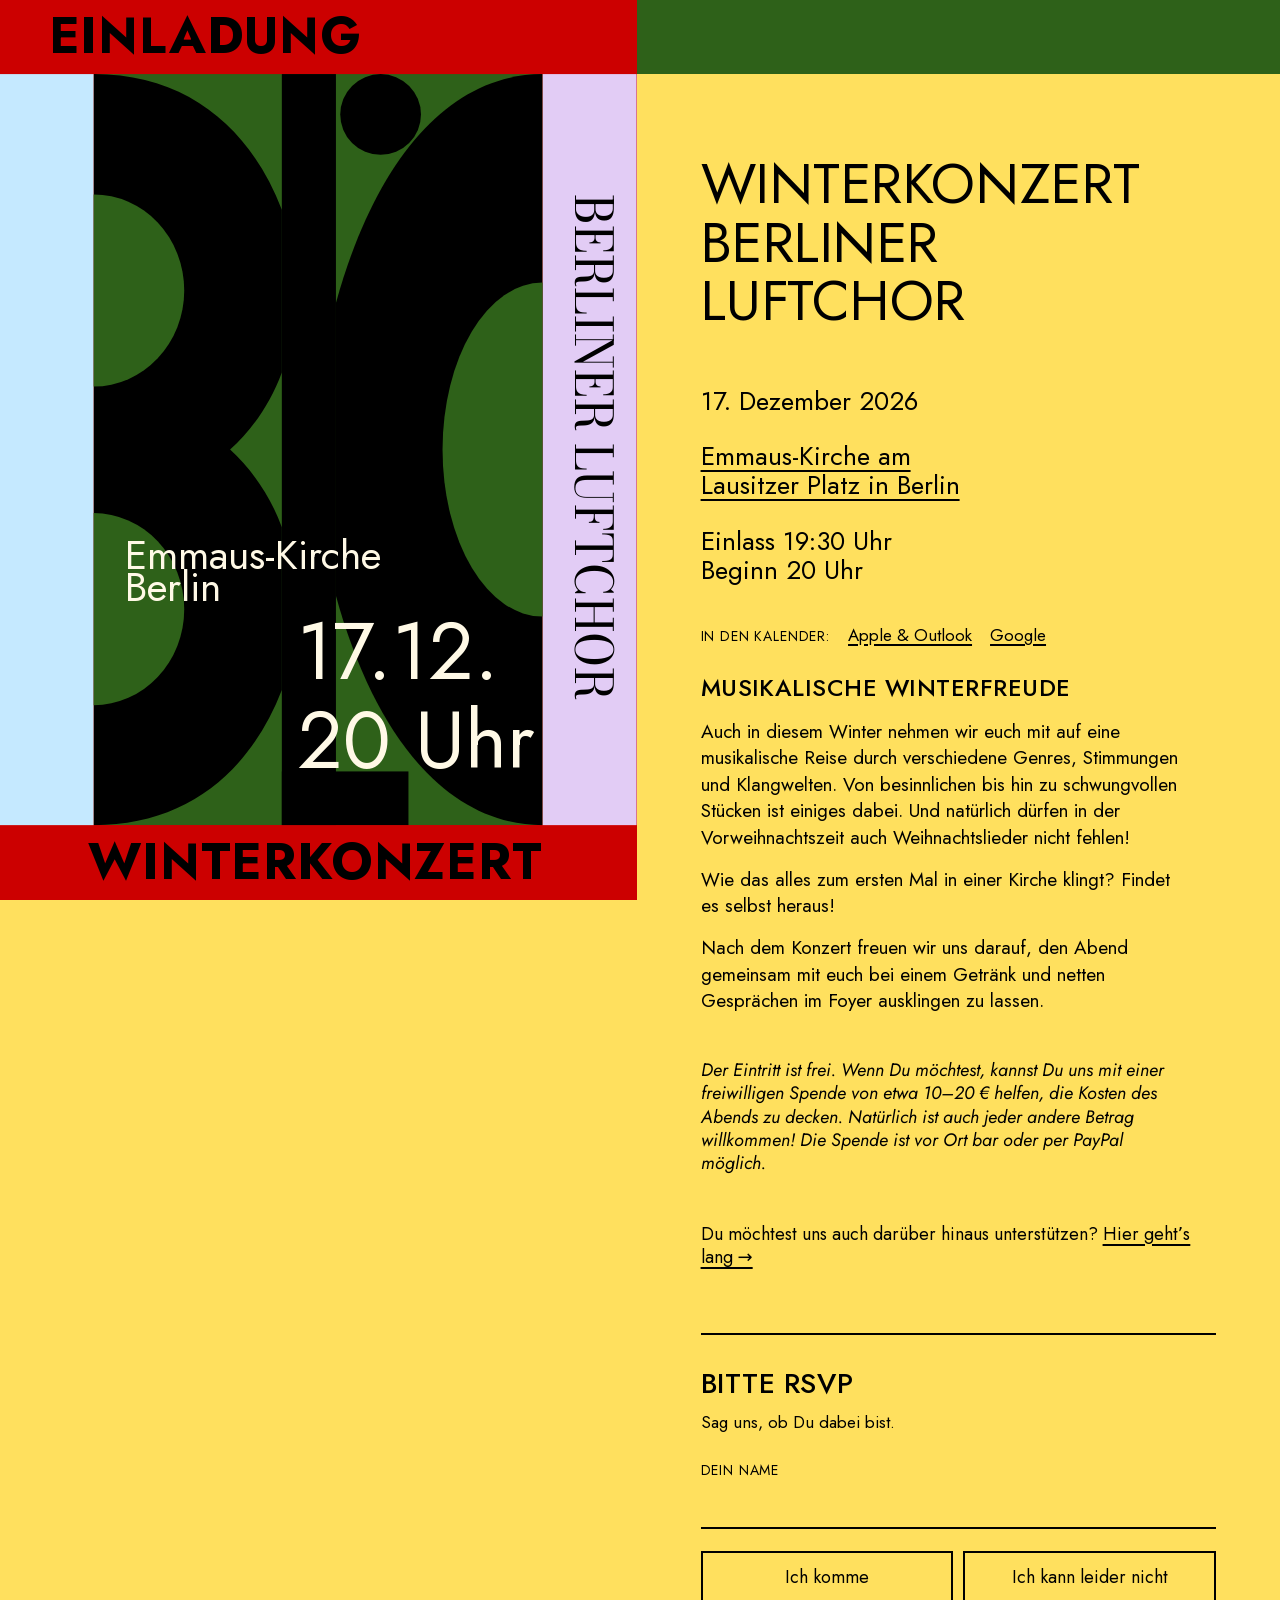
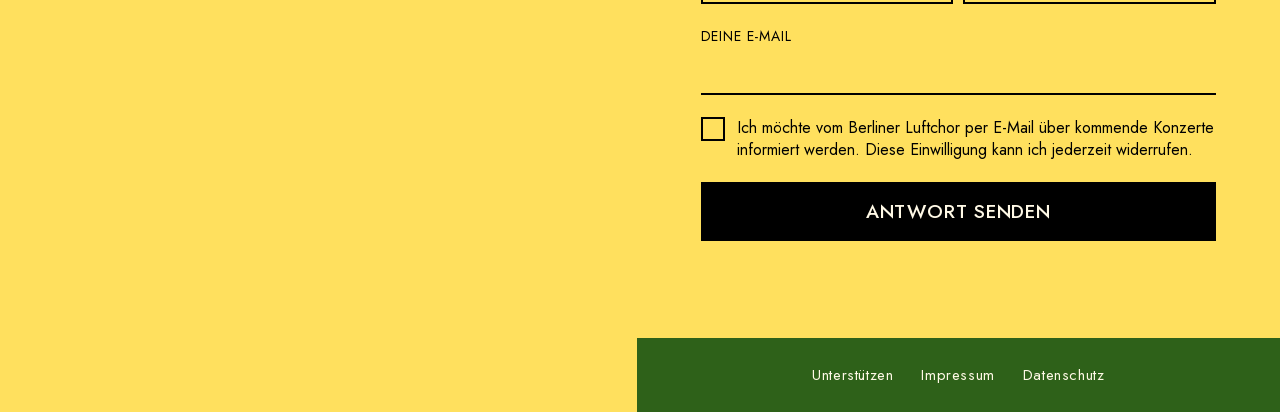
==== index.html @ 585944f7 "Programmtext ergänzt" ====
<!DOCTYPE html>
<html lang="de">
<head>
<meta charset="utf-8">
<meta name="viewport" content="width=device-width, initial-scale=1">
<title>Berliner Luftchor – Winterkonzert</title>
<meta property="og:type" content="website">
<meta property="og:url" content="https://berliner-luftchor.de/">
<meta property="og:title" content="Berliner Luftchor – Winterkonzert">
<meta property="og:site_name" content="Berliner Luftchor">
<meta property="og:image" content="https://berliner-luftchor.de/logo.png">
<meta property="og:image:type" content="image/png">
<meta property="og:image:width" content="600">
<meta property="og:image:height" content="600">
<meta property="og:image:alt" content="Logo Berliner Luftchor">
<meta name="twitter:card" content="summary">
<link rel="icon" type="image/png" href="logo.png">
<link rel="apple-touch-icon" href="logo.png">
<style>
  @font-face{font-family:'Jost';src:url(jost.woff2) format('woff2');font-weight:400 700;font-style:normal;font-display:swap}
  @font-face{font-family:'Jost';src:url(jost-italic.woff2?v=2) format('woff2');font-weight:400;font-style:italic;font-display:swap}
  @font-face{font-family:'Bodoni Moda';src:url(bodoni.woff2) format('woff2');font-weight:400;font-style:normal;font-display:block}
  :root{
    --red:#CC0000; --green:#2E6119; --black:#000; --blue:#C5E9FF;
    --lilac:#E2CCF5; --yellow:#FFE05E; --cream:#FFF9E6;
    --sans:'Jost','Futura','Century Gothic',system-ui,sans-serif;
    --serif:'Bodoni Moda','Didot','Bodoni 72',Georgia,serif;
    --band:clamp(44px,8.2vh,90px);
  }
  *{box-sizing:border-box;margin:0;padding:0}
  html,body{background:var(--yellow);color:var(--black);font-family:var(--sans);-webkit-font-smoothing:antialiased}
  body{min-height:100vh}

  .layout{display:block}
  .poster{display:block;width:100%;height:auto;background:var(--red)}
  .poster text{font-family:var(--sans)}
  .poster .serif{font-family:var(--serif)}

  .content{display:flex;flex-direction:column;min-height:100%}
  .band-green{background:var(--green);height:var(--band);flex:none}
  .band-green.top{display:none}
  .foot{display:flex;align-items:center;justify-content:center;gap:28px;font-size:15px;letter-spacing:.04em}
  .foot a{color:var(--cream);text-decoration:none}
  .foot a:hover{text-decoration:underline;text-underline-offset:.2em}
  .cal{display:flex;flex-wrap:wrap;align-items:baseline;gap:6px 18px;font-size:17px;margin:-.2em 0 1.6em}
  .cal span{font-size:14px;text-transform:uppercase;letter-spacing:.06em}
  .cal a{color:inherit;text-decoration:underline;text-decoration-thickness:1.5px;text-underline-offset:.2em}
  .cal a:hover{text-decoration-color:var(--red)}
  .done .cal{margin:0 0 16px}
  .inner{flex:1;padding:clamp(36px,7vw,72px) clamp(22px,7vw,64px) clamp(40px,6vw,64px);max-width:720px;width:100%;margin:0 auto}

  h1{font-weight:400;text-transform:uppercase;letter-spacing:.01em;line-height:1.05;font-size:clamp(30px,6.4vw,56px);margin-bottom:clamp(32px,6vw,56px)}
  .facts{font-size:clamp(19px,2.6vw,26px);line-height:1.12;display:grid;gap:1em;margin-bottom:1.6em}
  .facts a{color:inherit;text-decoration:underline;text-decoration-thickness:1.5px;text-underline-offset:.2em}
  .facts a:hover{text-decoration-color:var(--red)}
  .donation{font-style:italic;font-size:clamp(15px,1.9vw,18px);line-height:1.3;max-width:26em;margin-bottom:clamp(44px,7vw,64px)}

  .program{max-width:30em;margin:0 0 clamp(32px,5vw,44px)}
  .program h2{font-weight:500;text-transform:uppercase;font-size:clamp(19px,2.6vw,24px);letter-spacing:.02em;line-height:1.15;margin-bottom:.7em}
  .program p{font-size:clamp(16px,2vw,19px);line-height:1.4;margin-bottom:.8em}
  .program p:last-child{margin-bottom:0}

  /* RSVP */
  .rsvp{border-top:2px solid var(--black);padding-top:28px}
  .rsvp h2{font-weight:500;text-transform:uppercase;font-size:clamp(22px,3vw,28px);letter-spacing:.02em;margin-bottom:6px}
  .lede{font-size:17px;margin-bottom:26px}
  label.field{display:block;margin-bottom:22px}
  .field span{display:block;font-size:14px;text-transform:uppercase;letter-spacing:.06em;margin-bottom:6px}
  input[type=text],input[type=email],textarea{width:100%;font:inherit;font-size:20px;background:transparent;border:0;border-bottom:2px solid var(--black);padding:6px 0;color:var(--black);border-radius:0;outline:none}
  textarea{resize:vertical;min-height:2.4em;font-size:18px}
  input[type=text]:focus,input[type=email]:focus,textarea:focus{border-bottom-color:var(--red)}
  .consent{display:grid;grid-template-columns:auto 1fr;gap:12px;align-items:start;font-size:16px;line-height:1.35;margin-bottom:22px;cursor:pointer}
  .consent input{appearance:none;-webkit-appearance:none;width:24px;height:24px;border:2px solid var(--black);background:transparent;margin:0;cursor:pointer;display:grid;place-content:center}
  .consent input:checked{background:var(--black)}
  .consent input:checked::after{content:"";width:6px;height:12px;border:solid var(--cream);border-width:0 3px 3px 0;transform:translateY(-2px) rotate(45deg)}
  .consent input:focus-visible{outline:2px solid var(--red);outline-offset:2px}
  .choice{display:grid;grid-template-columns:1fr 1fr;gap:10px;margin-bottom:22px}
  .choice button{font:inherit;font-size:18px;padding:14px 10px;border:2px solid var(--black);background:transparent;color:var(--black);cursor:pointer;line-height:1.15}
  .choice button[aria-pressed=true]{background:var(--black);color:var(--cream)}
  .choice button.yes[aria-pressed=true]{background:var(--green);border-color:var(--green)}
  .choice button.no[aria-pressed=true]{background:var(--red);border-color:var(--red)}
  .count{display:flex;align-items:center;gap:14px;margin-bottom:22px}
  .count .lbl{font-size:14px;text-transform:uppercase;letter-spacing:.06em;flex:1}
  .count button{width:44px;height:44px;border:2px solid var(--black);background:transparent;font:inherit;font-size:24px;line-height:1;cursor:pointer;color:var(--black)}
  .count output{font-size:26px;min-width:1.6em;text-align:center}
  .submit{font:inherit;font-size:19px;font-weight:500;letter-spacing:.04em;text-transform:uppercase;width:100%;padding:16px;background:var(--black);color:var(--cream);border:0;cursor:pointer}
  .submit:disabled{opacity:.45;cursor:default}
  .msg{margin-top:14px;font-size:16px;min-height:1.2em}
  .msg.err{color:var(--red)}
  .hidden{display:none!important}

  .done{background:var(--cream);border:2px solid var(--black);padding:22px 22px 18px}
  .done p{font-size:19px;line-height:1.3;margin-bottom:14px}
  .link-btn{font:inherit;font-size:16px;background:none;border:0;border-bottom:1.5px solid currentColor;padding:0;cursor:pointer;color:inherit}
  .notice{background:var(--cream);border:2px solid var(--black);padding:18px 20px;font-size:17px;line-height:1.35}

  .more{font-size:clamp(15px,1.9vw,18px);line-height:1.3;margin:calc(2.6em - clamp(44px,7vw,64px)) 0 clamp(44px,7vw,64px)}
  .more a{color:inherit;text-decoration:underline;text-decoration-thickness:1.5px;text-underline-offset:.2em}
  .more a:hover{text-decoration-color:var(--red)}

  /* Owner overview */
  .admin{margin-top:56px;background:var(--blue);border:2px solid var(--black);padding:22px}
  .admin h3{font-weight:500;text-transform:uppercase;letter-spacing:.04em;font-size:18px;margin-bottom:4px}
  .admin .note{font-size:14px;margin-bottom:18px}
  .stats{display:grid;grid-template-columns:repeat(3,1fr);gap:8px;margin-bottom:18px}
  .stat{background:var(--cream);border:2px solid var(--black);padding:10px}
  .stat b{display:block;font-size:30px;font-weight:500;line-height:1}
  .stat small{font-size:12px;text-transform:uppercase;letter-spacing:.06em}
  .list{list-style:none;border-top:2px solid var(--black)}
  .list li{display:grid;grid-template-columns:1fr auto;gap:2px 12px;padding:10px 0;border-bottom:1px solid rgba(0,0,0,.35);font-size:16px}
  .list .st{font-weight:500}
  .list .st.y{color:var(--green)} .list .st.n{color:var(--red)}
  .list .nt{grid-column:1/-1;font-style:italic;font-size:14px}
  .copy{margin-top:14px;font:inherit;font-size:14px;padding:8px 12px;border:2px solid var(--black);background:transparent;cursor:pointer}

  /* Desktop: poster sticky left, info right (like the landscape card) */
  @media (min-width:900px) and (min-aspect-ratio:5/4){
    .layout{display:grid;grid-template-columns:auto 1fr;min-height:100vh}
    .poster-wrap{position:sticky;top:0;height:100vh;align-self:start}
    .poster{height:100vh;width:auto}
    .band-green.top{display:block}
    .inner{padding-top:clamp(48px,9vh,110px)}
  }
</style>
</head>
<body>
<div class="layout">
  <div class="poster-wrap">
    <svg class="poster" viewBox="0 0 1624 2296" role="img" aria-label="Einladung Winterkonzert Berliner Luftchor, Emmaus-Kirche Berlin, 17.12., 20 Uhr">
      <!-- top / bottom bands -->
      <rect x="0" y="0" width="1624" height="189" fill="#CC0000"/>
      <rect x="0" y="2105" width="1624" height="191" fill="#CC0000"/>
      <text x="124" y="136" font-size="128" font-weight="700" fill="#000" letter-spacing="2">EINLADUNG</text>
      <text x="1384" y="2242" font-size="128" font-weight="700" fill="#000" text-anchor="end" letter-spacing="2">WINTERKONZERT</text>
      <!-- side strips -->
      <rect x="0" y="189" width="239" height="1916" fill="#C5E9FF"/>
      <rect x="1384" y="189" width="240" height="1916" fill="#E2CCF5"/>
      <text class="serif" transform="translate(1468 496) rotate(90)" font-size="132" fill="#000" textLength="1290" lengthAdjust="spacingAndGlyphs">BERLINER LUFTCHOR</text>
      <!-- BLC letterform graphic -->
      <svg x="239" y="189" width="1145" height="1916" viewBox="0 0 1145 1916" overflow="hidden">
        <rect width="1145" height="1916" fill="#2E6119"/>
        <!-- B -->
        <path d="M0,0 C241,0 401,141 480,346 L480,761 C451,841 401,911 348,958 C401,1006 451,1076 480,1156 L480,1571 C401,1776 241,1916 0,1916 Z" fill="#000"/>
        <ellipse cx="0" cy="552" rx="231" ry="245" fill="#2E6119"/>
        <ellipse cx="0" cy="1365" rx="231" ry="245" fill="#2E6119"/>
        <!-- L -->
        <rect x="480" y="0" width="138" height="1916" fill="#000"/>
        <rect x="480" y="1779" width="323" height="137" fill="#000"/>
        <circle cx="732" cy="103" r="103" fill="#000"/>
        <!-- C -->
        <path d="M1145,0 C911,0 721,211 618,584 L618,1331 C721,1705 911,1916 1145,1916 Z" fill="#000"/>
        <ellipse cx="1145" cy="958" rx="255" ry="426" fill="#2E6119"/>
        <!-- text -->
        <g fill="#FFF9E6">
          <text x="80" y="1262" font-size="104">Emmaus-Kirche</text>
          <text x="80" y="1345" font-size="104">Berlin</text>
          <text x="518" y="1542" font-size="204">17.12.</text>
          <text x="518" y="1770" font-size="204">20 Uhr</text>
        </g>
      </svg>
    </svg>
  </div>

  <main class="content">
    <div class="band-green top"></div>
    <div class="inner">
      <h1>Winterkonzert<br>Berliner Luftchor</h1>

      <div class="facts">
        <p>17. Dezember 2026</p>
        <p><a href="https://www.google.com/maps/search/?api=1&query=Emmaus-Kirche%20Lausitzer%20Platz%20Berlin" target="_blank" rel="noopener">Emmaus-Kirche am<br>Lausitzer Platz in Berlin</a></p>
        <p>Einlass 19:30 Uhr<br>Beginn 20 Uhr</p>
      </div>
      <p class="cal"><span>In den Kalender:</span><a href="winterkonzert.ics">Apple &amp; Outlook</a><a href="https://calendar.google.com/calendar/render?action=TEMPLATE&amp;text=Winterkonzert%20Berliner%20Luftchor&amp;dates=20261217T190000Z%2F20261217T210000Z&amp;details=Einlass%2019%3A30%20Uhr%2C%20Beginn%2020%20Uhr.%0ADer%20Eintritt%20ist%20frei.%20Wenn%20Du%20m%C3%B6chtest%2C%20kannst%20Du%20uns%20mit%20einer%20freiwilligen%20Spende%20von%20etwa%2010%E2%80%9320%20%E2%82%AC%20helfen%2C%20die%20Kosten%20des%20Abends%20zu%20decken.%20Nat%C3%BCrlich%20ist%20auch%20jeder%20andere%20Betrag%20willkommen%21%20Die%20Spende%20ist%20vor%20Ort%20bar%20oder%20per%20PayPal%20m%C3%B6glich.%0Ahttps%3A%2F%2Fberliner-luftchor.de%2F&amp;location=Emmaus-Kirche%2C%20Lausitzer%20Platz%208A%2C%2010997%20Berlin&amp;ctz=Europe%2FBerlin" target="_blank" rel="noopener">Google</a></p>
      <section class="program" aria-labelledby="program-h">
        <h2 id="program-h">Musikalische Winterfreude</h2>
        <p>Auch in diesem Winter nehmen wir euch mit auf eine musikalische Reise durch verschiedene Genres, Stimmungen und Klangwelten. Von besinnlichen bis hin zu schwungvollen Stücken ist einiges dabei. Und natürlich dürfen in der Vorweihnachtszeit auch Weihnachtslieder nicht fehlen!</p>
        <p>Wie das alles zum ersten Mal in einer Kirche klingt? Findet es selbst heraus!</p>
        <p>Nach dem Konzert freuen wir uns darauf, den Abend gemeinsam mit euch bei einem Getränk und netten Gesprächen im Foyer ausklingen zu lassen.</p>
      </section>
      <p class="donation">Der Eintritt ist frei. Wenn Du möchtest, kannst Du uns mit einer freiwilligen Spende von etwa 10–20&nbsp;€ helfen, die Kosten des Abends zu decken. Natürlich ist auch jeder andere Betrag willkommen! Die Spende ist vor Ort bar oder per PayPal möglich.</p>
      <p class="more">Du möchtest uns auch darüber hinaus unterstützen? <a href="unterstuetzen">Hier geht’s lang →</a></p>

      <section class="rsvp" id="rsvp" aria-labelledby="rsvp-h">
        <h2 id="rsvp-h">Bitte RSVP</h2>
        <p class="lede">Sag uns, ob Du dabei bist.</p>

        <form id="form" name="rsvp" novalidate>
          <input type="hidden" name="attending" id="attending" value="">
          <input type="hidden" name="people" id="people" value="1">
          <p class="hidden"><label>Bitte leer lassen: <input name="bot-field"></label></p>

          <label class="field">
            <span>Dein Name</span>
            <input type="text" id="name" name="name" autocomplete="name" maxlength="80" required>
          </label>

          <div class="choice" role="group" aria-label="Kommst Du?">
            <button type="button" class="yes" data-v="yes" aria-pressed="false">Ich komme</button>
            <button type="button" class="no" data-v="no" aria-pressed="false">Ich kann leider nicht</button>
          </div>

          <div class="count hidden" id="countRow">
            <span class="lbl">Personen insgesamt (inkl. Dir)</span>
            <button type="button" id="minus" aria-label="Weniger">−</button>
            <output id="count">1</output>
            <button type="button" id="plus" aria-label="Mehr">+</button>
          </div>

          <label class="field" id="emailRow">
            <span id="emailLbl">Deine E-Mail</span>
            <input type="email" id="email" name="email" autocomplete="email" maxlength="120" required>
          </label>

          <label class="consent">
            <input type="checkbox" id="newsletter" name="newsletter" value="ja">
            <span>Ich möchte vom Berliner Luftchor per E-Mail über kommende Konzerte informiert werden. Diese Einwilligung kann ich jederzeit widerrufen.</span>
          </label>

          <button type="submit" class="submit" id="submit">Antwort senden</button>
          <p class="msg" id="msg" role="status"></p>
        </form>

        <div id="done" class="done hidden">
          <p id="doneText"></p>
          <p class="cal hidden" id="doneCal"><span>In den Kalender:</span><a href="winterkonzert.ics">Apple &amp; Outlook</a><a href="https://calendar.google.com/calendar/render?action=TEMPLATE&amp;text=Winterkonzert%20Berliner%20Luftchor&amp;dates=20261217T190000Z%2F20261217T210000Z&amp;details=Einlass%2019%3A30%20Uhr%2C%20Beginn%2020%20Uhr.%0ADer%20Eintritt%20ist%20frei.%20Wenn%20Du%20m%C3%B6chtest%2C%20kannst%20Du%20uns%20mit%20einer%20freiwilligen%20Spende%20von%20etwa%2010%E2%80%9320%20%E2%82%AC%20helfen%2C%20die%20Kosten%20des%20Abends%20zu%20decken.%20Nat%C3%BCrlich%20ist%20auch%20jeder%20andere%20Betrag%20willkommen%21%20Die%20Spende%20ist%20vor%20Ort%20bar%20oder%20per%20PayPal%20m%C3%B6glich.%0Ahttps%3A%2F%2Fberliner-luftchor.de%2F&amp;location=Emmaus-Kirche%2C%20Lausitzer%20Platz%208A%2C%2010997%20Berlin&amp;ctz=Europe%2FBerlin" target="_blank" rel="noopener">Google</a></p>
          <button type="button" class="link-btn" id="edit">Neue Antwort senden</button>
        </div>
      </section>

    </div>
    <footer class="band-green foot"><a href="unterstuetzen">Unterstützen</a><a href="impressum">Impressum</a><a href="datenschutz">Datenschutz</a></footer>
  </main>
</div>

<script>
(() => {
  const $ = id => document.getElementById(id);
  const MAX = 6;
  // Web-App-URL des Google-Apps-Scripts (Bereitstellen → Web-App)
  const ENDPOINT = 'https://script.google.com/macros/s/AKfycbxq4jFXZrv-RkmTW_syVtD_dYkLJMUySrU0BhnjhMnX1kpt-Am8vBxnCre2UdPyjqD_/exec';
  const state = { attending: null, count: 1 };
  let busy = false;
  const show = (el, on) => el.classList.toggle('hidden', !on);

  const choiceBtns = document.querySelectorAll('.choice button');
  function renderForm() {
    choiceBtns.forEach(b => b.setAttribute('aria-pressed', String(state.attending === b.dataset.v)));
    show($('countRow'), state.attending === 'yes');
    $('count').textContent = state.count;
    $('minus').disabled = state.count <= 1;
    $('plus').disabled = state.count >= MAX;
    $('attending').value = state.attending === 'yes' ? 'Zusage' : state.attending === 'no' ? 'Absage' : '';
    $('people').value = state.attending === 'yes' ? state.count : 0;
  }
  choiceBtns.forEach(b => b.addEventListener('click', () => { state.attending = b.dataset.v; $('msg').textContent = ''; renderForm(); }));
  $('minus').addEventListener('click', () => { state.count = Math.max(1, state.count - 1); renderForm(); });
  $('plus').addEventListener('click', () => { state.count = Math.min(MAX, state.count + 1); renderForm(); });

  function showDone(d) {
    const first = (d.name || '').trim().split(/\s+/)[0];
    $('doneText').textContent = d.attending === 'Zusage'
      ? `Danke${first ? ', ' + first : ''}! Wir freuen uns auf Dich – angemeldet ${Number(d.people) === 1 ? 'für 1 Person' : 'für ' + d.people + ' Personen'}.`
      : `Schade${first ? ', ' + first : ''} – danke für Deine Rückmeldung.`;
    $('doneText').textContent += ' Eine Bestätigung ist per E-Mail an Dich unterwegs.';
    show($('doneCal'), d.attending === 'Zusage');
    show($('form'), false);
    show($('done'), true);
  }

  $('edit').addEventListener('click', () => {
    show($('done'), false);
    show($('form'), true);
    $('name').focus();
  });

  $('form').addEventListener('submit', async e => {
    e.preventDefault();
    if (busy) return;
    const msg = $('msg');
    msg.className = 'msg';
    const name = $('name').value.trim();
    const email = $('email').value.trim();
    if (!name) { msg.textContent = 'Bitte gib Deinen Namen ein.'; msg.classList.add('err'); $('name').focus(); return; }
    const validEmail = /^[^\s@]+@[^\s@]+\.[^\s@]+$/.test(email);
    if (!email) { msg.textContent = 'Bitte gib Deine E-Mail-Adresse ein.'; msg.classList.add('err'); $('email').focus(); return; }
    if (!validEmail) { msg.textContent = 'Bitte prüf Deine E-Mail-Adresse.'; msg.classList.add('err'); $('email').focus(); return; }
    if (!state.attending) { msg.textContent = 'Bitte wähle, ob Du kommst.'; msg.classList.add('err'); return; }
    renderForm();
    const body = new URLSearchParams(new FormData($('form'))).toString();
    busy = true; $('submit').disabled = true; msg.textContent = 'Wird gesendet …';
    try {
      await fetch(ENDPOINT, { method: 'POST', mode: 'no-cors', body: new URLSearchParams(body) });
      const d = { name, attending: $('attending').value, people: $('people').value };
      msg.textContent = '';
      showDone(d);
    } catch (err) {
      console.error(err);
      msg.textContent = 'Das hat leider nicht geklappt. Bitte versuch es noch einmal.';
      msg.classList.add('err');
    } finally {
      busy = false; $('submit').disabled = false;
    }
  });

  renderForm();
})();
</script>
</body>
</html>
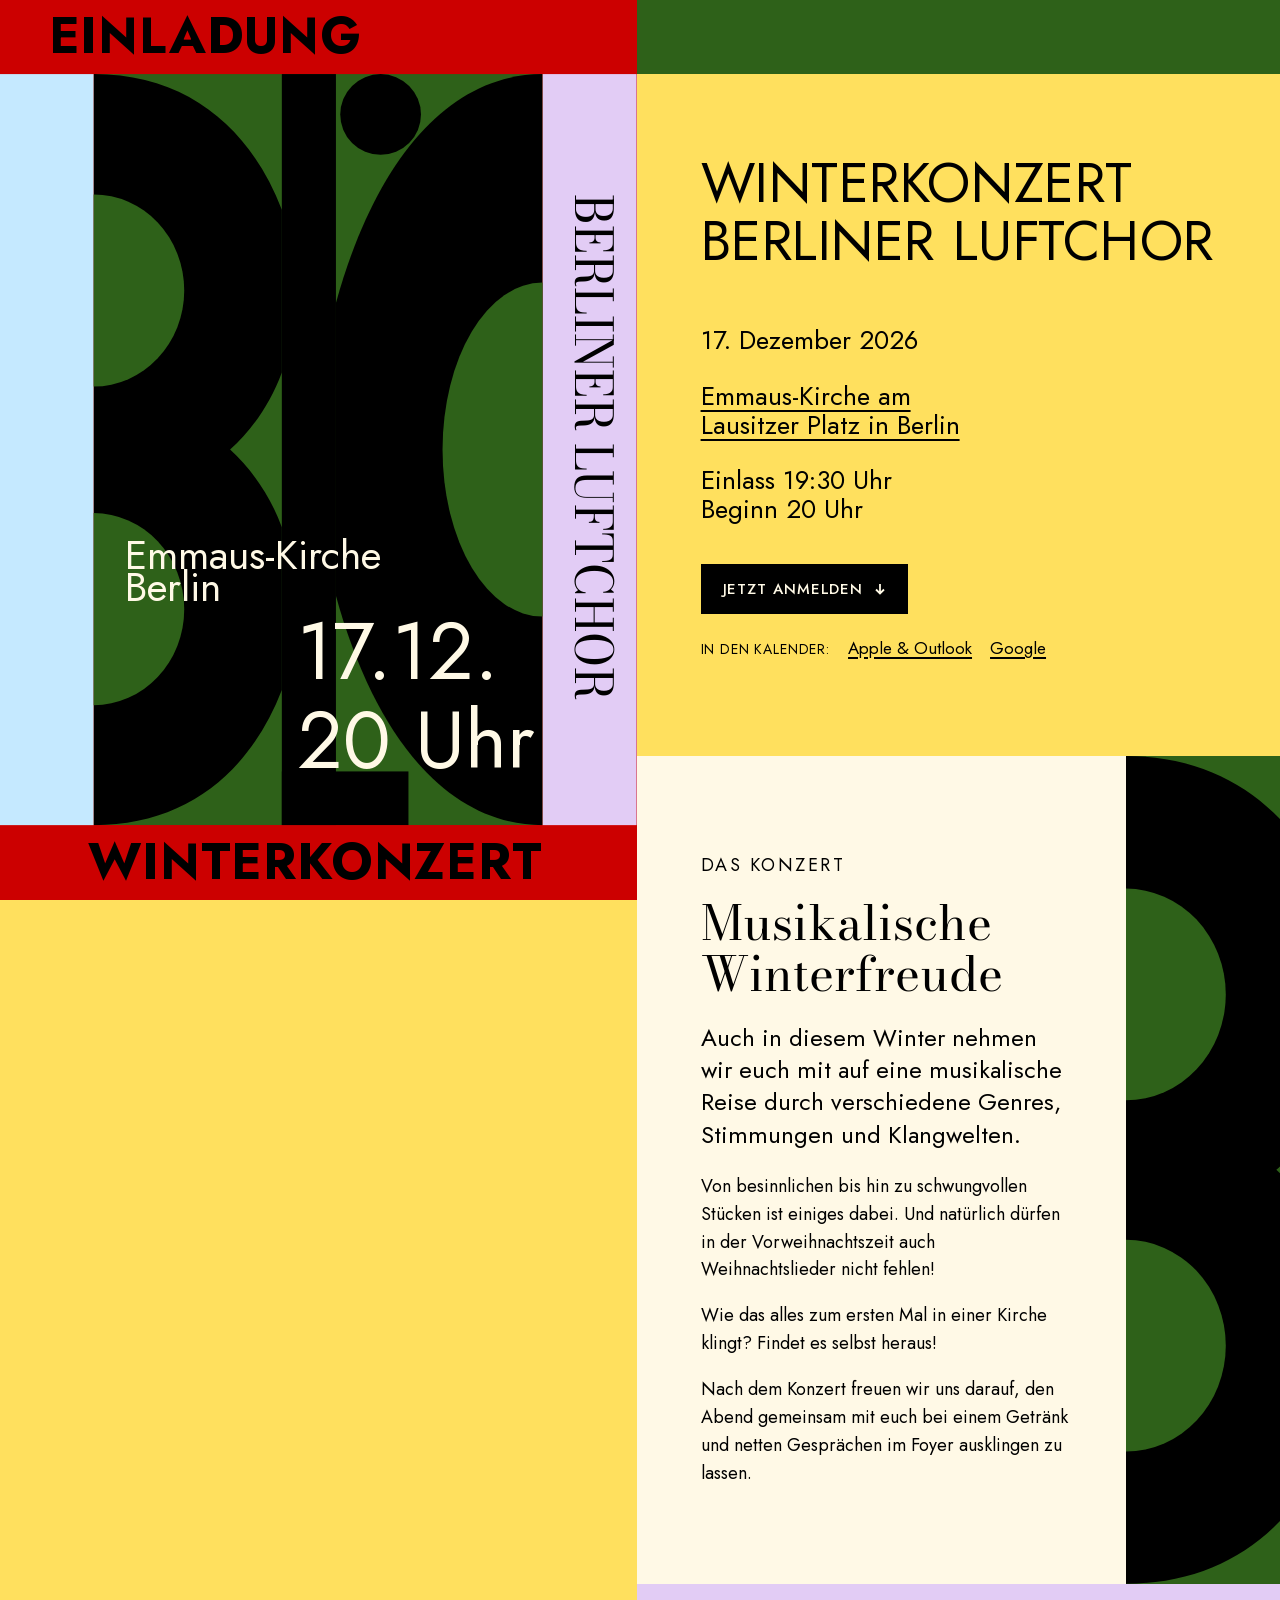
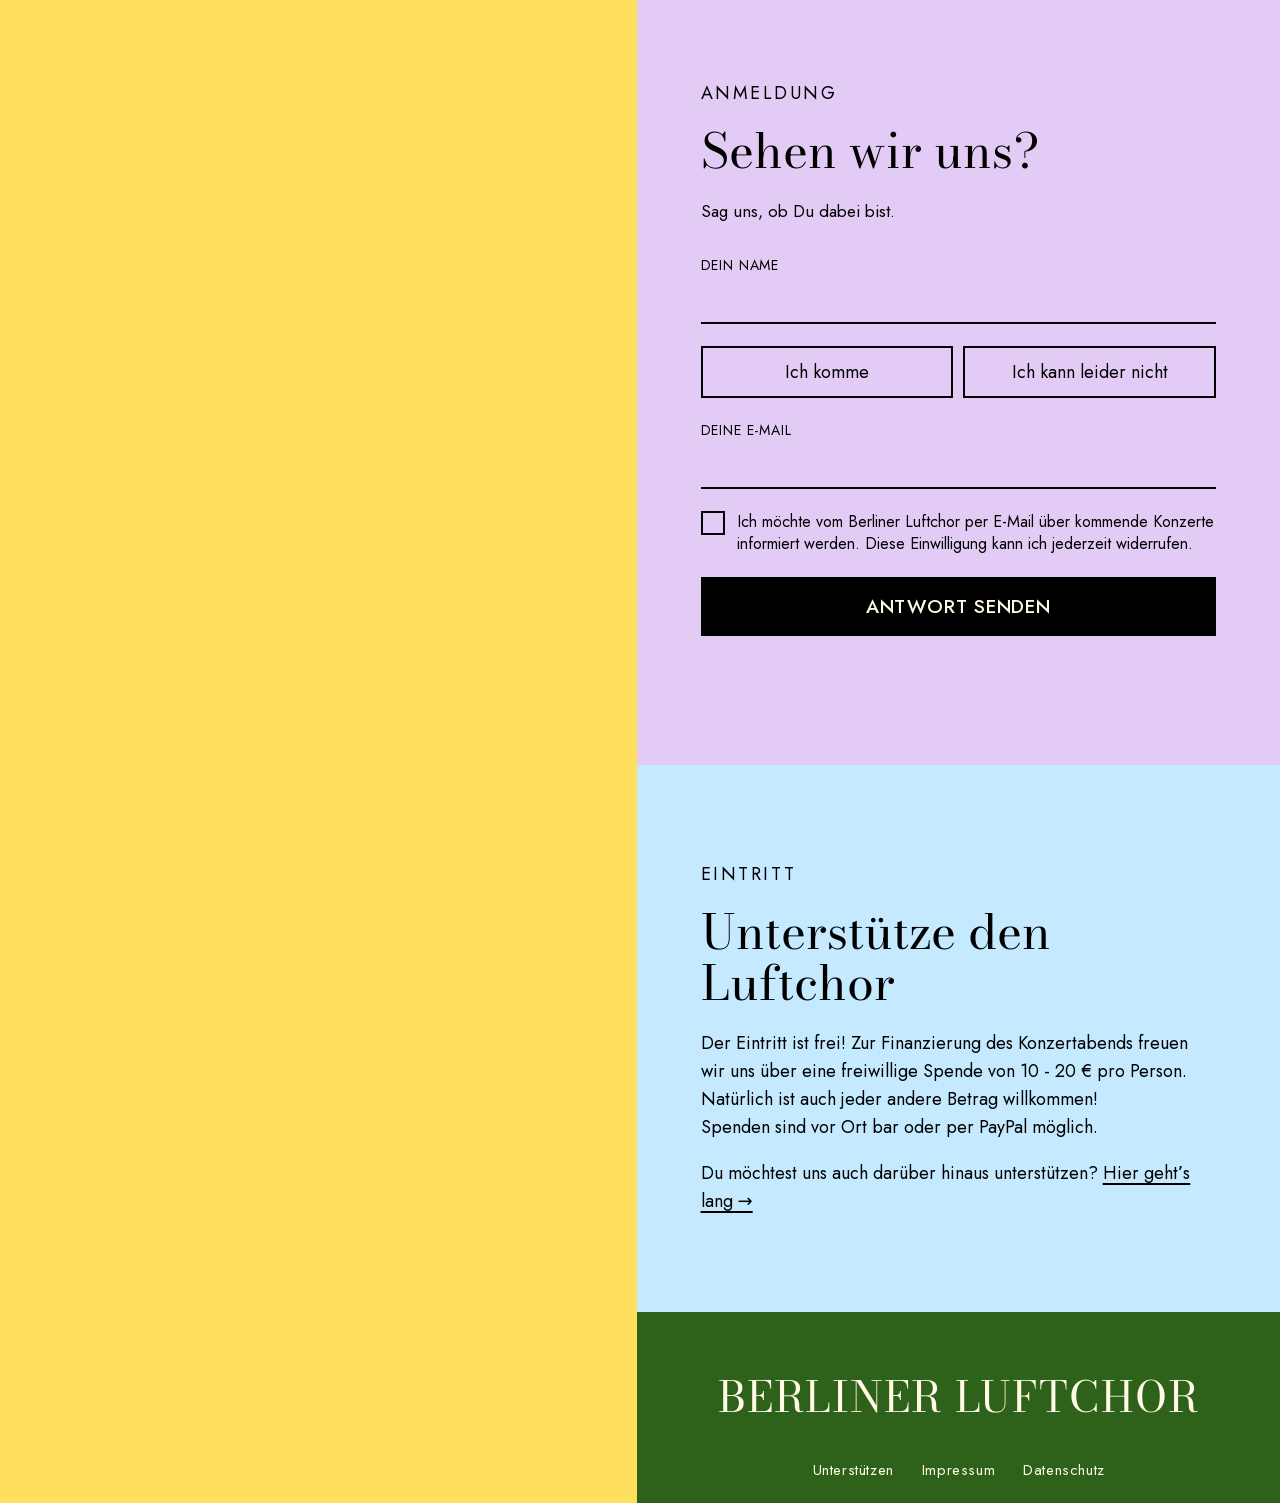
==== commit 50a6b1b2: "Neues Layout live: Abschnitte, Programm, Anmelde-Button" ====
--- a/index.html
+++ b/index.html
@@ -20,6 +20,7 @@
   @font-face{font-family:'Jost';src:url(jost.woff2) format('woff2');font-weight:400 700;font-style:normal;font-display:swap}
   @font-face{font-family:'Jost';src:url(jost-italic.woff2?v=2) format('woff2');font-weight:400;font-style:italic;font-display:swap}
   @font-face{font-family:'Bodoni Moda';src:url(bodoni.woff2) format('woff2');font-weight:400;font-style:normal;font-display:block}
+  @font-face{font-family:'Bodoni Text';src:url(bodoni-text.woff2) format('woff2');font-weight:400;font-style:normal;font-display:swap}
   :root{
     --red:#CC0000; --green:#2E6119; --black:#000; --blue:#C5E9FF;
     --lilac:#E2CCF5; --yellow:#FFE05E; --cream:#FFF9E6;
@@ -54,11 +55,6 @@
   .facts a{color:inherit;text-decoration:underline;text-decoration-thickness:1.5px;text-underline-offset:.2em}
   .facts a:hover{text-decoration-color:var(--red)}
   .donation{font-style:italic;font-size:clamp(15px,1.9vw,18px);line-height:1.3;max-width:26em;margin-bottom:clamp(44px,7vw,64px)}
-
-  .program{max-width:30em;margin:0 0 clamp(32px,5vw,44px)}
-  .program h2{font-weight:500;text-transform:uppercase;font-size:clamp(19px,2.6vw,24px);letter-spacing:.02em;line-height:1.15;margin-bottom:.7em}
-  .program p{font-size:clamp(16px,2vw,19px);line-height:1.4;margin-bottom:.8em}
-  .program p:last-child{margin-bottom:0}
 
   /* RSVP */
   .rsvp{border-top:2px solid var(--black);padding-top:28px}
@@ -113,6 +109,45 @@
   .list .nt{grid-column:1/-1;font-style:italic;font-size:14px}
   .copy{margin-top:14px;font:inherit;font-size:14px;padding:8px 12px;border:2px solid var(--black);background:transparent;cursor:pointer}
 
+  /* Magazin-Layout */
+  html{scroll-behavior:smooth}
+  @media (prefers-reduced-motion:reduce){html{scroll-behavior:auto}}
+  .inner,.band-in{--measure:33em}
+  .head{flex:none;padding-bottom:clamp(72px,9vw,96px)}
+  .facts{margin-bottom:clamp(28px,4vw,40px)}
+  .cta{display:inline-flex;align-items:center;gap:.7em;background:var(--black);color:var(--cream);text-decoration:none;text-transform:uppercase;letter-spacing:.06em;font-weight:500;font-size:15px;padding:12px 20px;margin-bottom:22px;border:2px solid var(--black);transition:background .15s,color .15s}
+  .cta:hover,.cta:focus-visible,.cta:active{background:var(--cream);color:var(--black)}
+  .cta svg{width:.8em;height:.8em}
+  .head > .cal{margin:0}
+  .band{position:relative}
+  .b-cream{background:var(--cream)} .b-lilac{background:var(--lilac)} .b-blue{background:var(--blue)}
+  .band-in{padding:clamp(72px,9vw,96px) clamp(22px,7vw,64px);max-width:720px;width:100%;margin:0 auto}
+  .kicker{font-size:13px;text-transform:uppercase;letter-spacing:.14em;margin-bottom:18px}
+  .band h2{font-family:'Bodoni Text',var(--serif);font-weight:400;text-transform:none;font-size:clamp(34px,5.2vw,48px);line-height:1.06;letter-spacing:0;margin-bottom:22px}
+  .band p{font-size:clamp(16px,1.9vw,18px);line-height:1.55;max-width:var(--measure);margin-bottom:1em}
+  .band p:last-child{margin-bottom:0}
+  .band p.lead{font-size:clamp(20px,2.5vw,24px);line-height:1.35;margin-bottom:.9em}
+  .band .more{font-size:clamp(16px,1.9vw,18px);margin:0}
+  .rsvp{border-top:0;scroll-margin-top:0}
+  .band .lede{font-size:17px;margin-bottom:30px}
+  .band .consent span,.band .done p{font-size:inherit}
+  .band .msg{font-size:16px}
+  .art{height:150px;overflow:hidden;background:var(--green)}
+  .art svg{display:block;width:100%;height:100%}
+  .art-v{display:none!important}
+  .has-art .art{order:-1}
+  .has-art{display:flex;flex-direction:column}
+  .has-art > *{min-width:0}
+  @media (min-width:640px){
+    .has-art{display:grid;grid-template-columns:1fr clamp(120px,24%,220px)}
+    .has-art .art{order:0;height:auto}
+    .art-h{display:none!important} .art-v{display:block!important}
+    .has-art .band-in{margin:0;max-width:none;padding-right:clamp(28px,5vw,56px)}
+  }
+  .foot-big{container-type:inline-size;height:auto;padding:clamp(40px,6vw,64px) clamp(22px,5vw,48px) 22px;color:var(--cream)}
+  .wordmark{font-family:'Bodoni Text',var(--serif);text-transform:uppercase;font-size:min(64px,7.8cqw);line-height:1;letter-spacing:.02em;text-align:center;margin-bottom:clamp(28px,4vw,40px);white-space:nowrap}
+  .foot-big .foot{display:flex;justify-content:center;gap:28px;font-size:15px;letter-spacing:.04em}
+
   /* Desktop: poster sticky left, info right (like the landscape card) */
   @media (min-width:900px) and (min-aspect-ratio:5/4){
     .layout{display:grid;grid-template-columns:auto 1fr;min-height:100vh}
@@ -120,10 +155,23 @@
     .poster{height:100vh;width:auto}
     .band-green.top{display:block}
     .inner{padding-top:clamp(48px,9vh,110px)}
+    .content{min-width:0}
+    h1{font-size:clamp(30px,4.3vw,56px)}
   }
 </style>
 </head>
 <body>
+<svg width="0" height="0" style="position:absolute" aria-hidden="true"><defs><g id="blc">
+  <rect width="1145" height="1916" fill="#2E6119"/>
+  <path d="M0,0 C241,0 401,141 480,346 L480,761 C451,841 401,911 348,958 C401,1006 451,1076 480,1156 L480,1571 C401,1776 241,1916 0,1916 Z" fill="#000"/>
+  <ellipse cx="0" cy="552" rx="231" ry="245" fill="#2E6119"/>
+  <ellipse cx="0" cy="1365" rx="231" ry="245" fill="#2E6119"/>
+  <rect x="480" y="0" width="138" height="1916" fill="#000"/>
+  <rect x="480" y="1779" width="323" height="137" fill="#000"/>
+  <circle cx="732" cy="103" r="103" fill="#000"/>
+  <path d="M1145,0 C911,0 721,211 618,584 L618,1331 C721,1705 911,1916 1145,1916 Z" fill="#000"/>
+  <ellipse cx="1145" cy="958" rx="255" ry="426" fill="#2E6119"/>
+</g></defs></svg>
 <div class="layout">
   <div class="poster-wrap">
     <svg class="poster" viewBox="0 0 1624 2296" role="img" aria-label="Einladung Winterkonzert Berliner Luftchor, Emmaus-Kirche Berlin, 17.12., 20 Uhr">
@@ -163,7 +211,7 @@
 
   <main class="content">
     <div class="band-green top"></div>
-    <div class="inner">
+    <header class="inner head">
       <h1>Winterkonzert<br>Berliner Luftchor</h1>
 
       <div class="facts">
@@ -171,18 +219,26 @@
         <p><a href="https://www.google.com/maps/search/?api=1&query=Emmaus-Kirche%20Lausitzer%20Platz%20Berlin" target="_blank" rel="noopener">Emmaus-Kirche am<br>Lausitzer Platz in Berlin</a></p>
         <p>Einlass 19:30 Uhr<br>Beginn 20 Uhr</p>
       </div>
+      <a class="cta" href="#rsvp">Jetzt anmelden <svg viewBox="0 0 12 12" aria-hidden="true"><path d="M6 1v9M2 6.5l4 4 4-4" fill="none" stroke="currentColor" stroke-width="1.8"/></svg></a>
       <p class="cal"><span>In den Kalender:</span><a href="winterkonzert.ics">Apple &amp; Outlook</a><a href="https://calendar.google.com/calendar/render?action=TEMPLATE&amp;text=Winterkonzert%20Berliner%20Luftchor&amp;dates=20261217T190000Z%2F20261217T210000Z&amp;details=Einlass%2019%3A30%20Uhr%2C%20Beginn%2020%20Uhr.%0ADer%20Eintritt%20ist%20frei.%20Wenn%20Du%20m%C3%B6chtest%2C%20kannst%20Du%20uns%20mit%20einer%20freiwilligen%20Spende%20von%20etwa%2010%E2%80%9320%20%E2%82%AC%20helfen%2C%20die%20Kosten%20des%20Abends%20zu%20decken.%20Nat%C3%BCrlich%20ist%20auch%20jeder%20andere%20Betrag%20willkommen%21%20Die%20Spende%20ist%20vor%20Ort%20bar%20oder%20per%20PayPal%20m%C3%B6glich.%0Ahttps%3A%2F%2Fberliner-luftchor.de%2F&amp;location=Emmaus-Kirche%2C%20Lausitzer%20Platz%208A%2C%2010997%20Berlin&amp;ctz=Europe%2FBerlin" target="_blank" rel="noopener">Google</a></p>
-      <section class="program" aria-labelledby="program-h">
+    </header>
+
+    <section class="band b-cream has-art" aria-labelledby="program-h">
+      <div class="band-in">
+        <p class="kicker">Das Konzert</p>
         <h2 id="program-h">Musikalische Winterfreude</h2>
-        <p>Auch in diesem Winter nehmen wir euch mit auf eine musikalische Reise durch verschiedene Genres, Stimmungen und Klangwelten. Von besinnlichen bis hin zu schwungvollen Stücken ist einiges dabei. Und natürlich dürfen in der Vorweihnachtszeit auch Weihnachtslieder nicht fehlen!</p>
+        <p class="lead">Auch in diesem Winter nehmen wir euch mit auf eine musikalische Reise durch verschiedene Genres, Stimmungen und Klangwelten.</p>
+        <p>Von besinnlichen bis hin zu schwungvollen Stücken ist einiges dabei. Und natürlich dürfen in der Vorweihnachtszeit auch Weihnachtslieder nicht fehlen!</p>
         <p>Wie das alles zum ersten Mal in einer Kirche klingt? Findet es selbst heraus!</p>
         <p>Nach dem Konzert freuen wir uns darauf, den Abend gemeinsam mit euch bei einem Getränk und netten Gesprächen im Foyer ausklingen zu lassen.</p>
-      </section>
-      <p class="donation">Der Eintritt ist frei. Wenn Du möchtest, kannst Du uns mit einer freiwilligen Spende von etwa 10–20&nbsp;€ helfen, die Kosten des Abends zu decken. Natürlich ist auch jeder andere Betrag willkommen! Die Spende ist vor Ort bar oder per PayPal möglich.</p>
-      <p class="more">Du möchtest uns auch darüber hinaus unterstützen? <a href="unterstuetzen">Hier geht’s lang →</a></p>
-
-      <section class="rsvp" id="rsvp" aria-labelledby="rsvp-h">
-        <h2 id="rsvp-h">Bitte RSVP</h2>
+      </div>
+      <div class="art" aria-hidden="true"><svg class="art-h" viewBox="0 360 1145 440" preserveAspectRatio="xMidYMid slice"><use href="#blc"/></svg><svg class="art-v" viewBox="0 0 480 1916" preserveAspectRatio="xMinYMid slice"><use href="#blc"/></svg></div>
+    </section>
+
+    <section class="band b-lilac" id="rsvp" aria-labelledby="rsvp-h">
+      <div class="band-in rsvp">
+        <p class="kicker">Anmeldung</p>
+        <h2 id="rsvp-h">Sehen wir uns?</h2>
         <p class="lede">Sag uns, ob Du dabei bist.</p>
 
         <form id="form" name="rsvp" novalidate>
@@ -226,10 +282,22 @@
           <p class="cal hidden" id="doneCal"><span>In den Kalender:</span><a href="winterkonzert.ics">Apple &amp; Outlook</a><a href="https://calendar.google.com/calendar/render?action=TEMPLATE&amp;text=Winterkonzert%20Berliner%20Luftchor&amp;dates=20261217T190000Z%2F20261217T210000Z&amp;details=Einlass%2019%3A30%20Uhr%2C%20Beginn%2020%20Uhr.%0ADer%20Eintritt%20ist%20frei.%20Wenn%20Du%20m%C3%B6chtest%2C%20kannst%20Du%20uns%20mit%20einer%20freiwilligen%20Spende%20von%20etwa%2010%E2%80%9320%20%E2%82%AC%20helfen%2C%20die%20Kosten%20des%20Abends%20zu%20decken.%20Nat%C3%BCrlich%20ist%20auch%20jeder%20andere%20Betrag%20willkommen%21%20Die%20Spende%20ist%20vor%20Ort%20bar%20oder%20per%20PayPal%20m%C3%B6glich.%0Ahttps%3A%2F%2Fberliner-luftchor.de%2F&amp;location=Emmaus-Kirche%2C%20Lausitzer%20Platz%208A%2C%2010997%20Berlin&amp;ctz=Europe%2FBerlin" target="_blank" rel="noopener">Google</a></p>
           <button type="button" class="link-btn" id="edit">Neue Antwort senden</button>
         </div>
-      </section>
-
-    </div>
-    <footer class="band-green foot"><a href="unterstuetzen">Unterstützen</a><a href="impressum">Impressum</a><a href="datenschutz">Datenschutz</a></footer>
+      </div>
+    </section>
+
+    <section class="band b-blue" aria-labelledby="support-h">
+      <div class="band-in">
+        <p class="kicker">Eintritt</p>
+        <h2 id="support-h">Unterstütze den Luftchor</h2>
+        <p>Der Eintritt ist frei! Zur Finanzierung des Konzertabends freuen wir uns über eine freiwillige Spende von <span style="white-space:nowrap">10 - 20&nbsp;€</span> pro Person. Natürlich ist auch jeder andere Betrag willkommen!<br>Spenden sind vor Ort bar oder per PayPal möglich.</p>
+        <p class="more">Du möchtest uns auch darüber hinaus unterstützen? <a href="unterstuetzen">Hier geht’s lang →</a></p>
+      </div>
+    </section>
+
+    <footer class="band-green foot-big">
+      <p class="wordmark" aria-hidden="true">Berliner Luftchor</p>
+      <nav class="foot"><a href="unterstuetzen">Unterstützen</a><a href="impressum">Impressum</a><a href="datenschutz">Datenschutz</a></nav>
+    </footer>
   </main>
 </div>
 
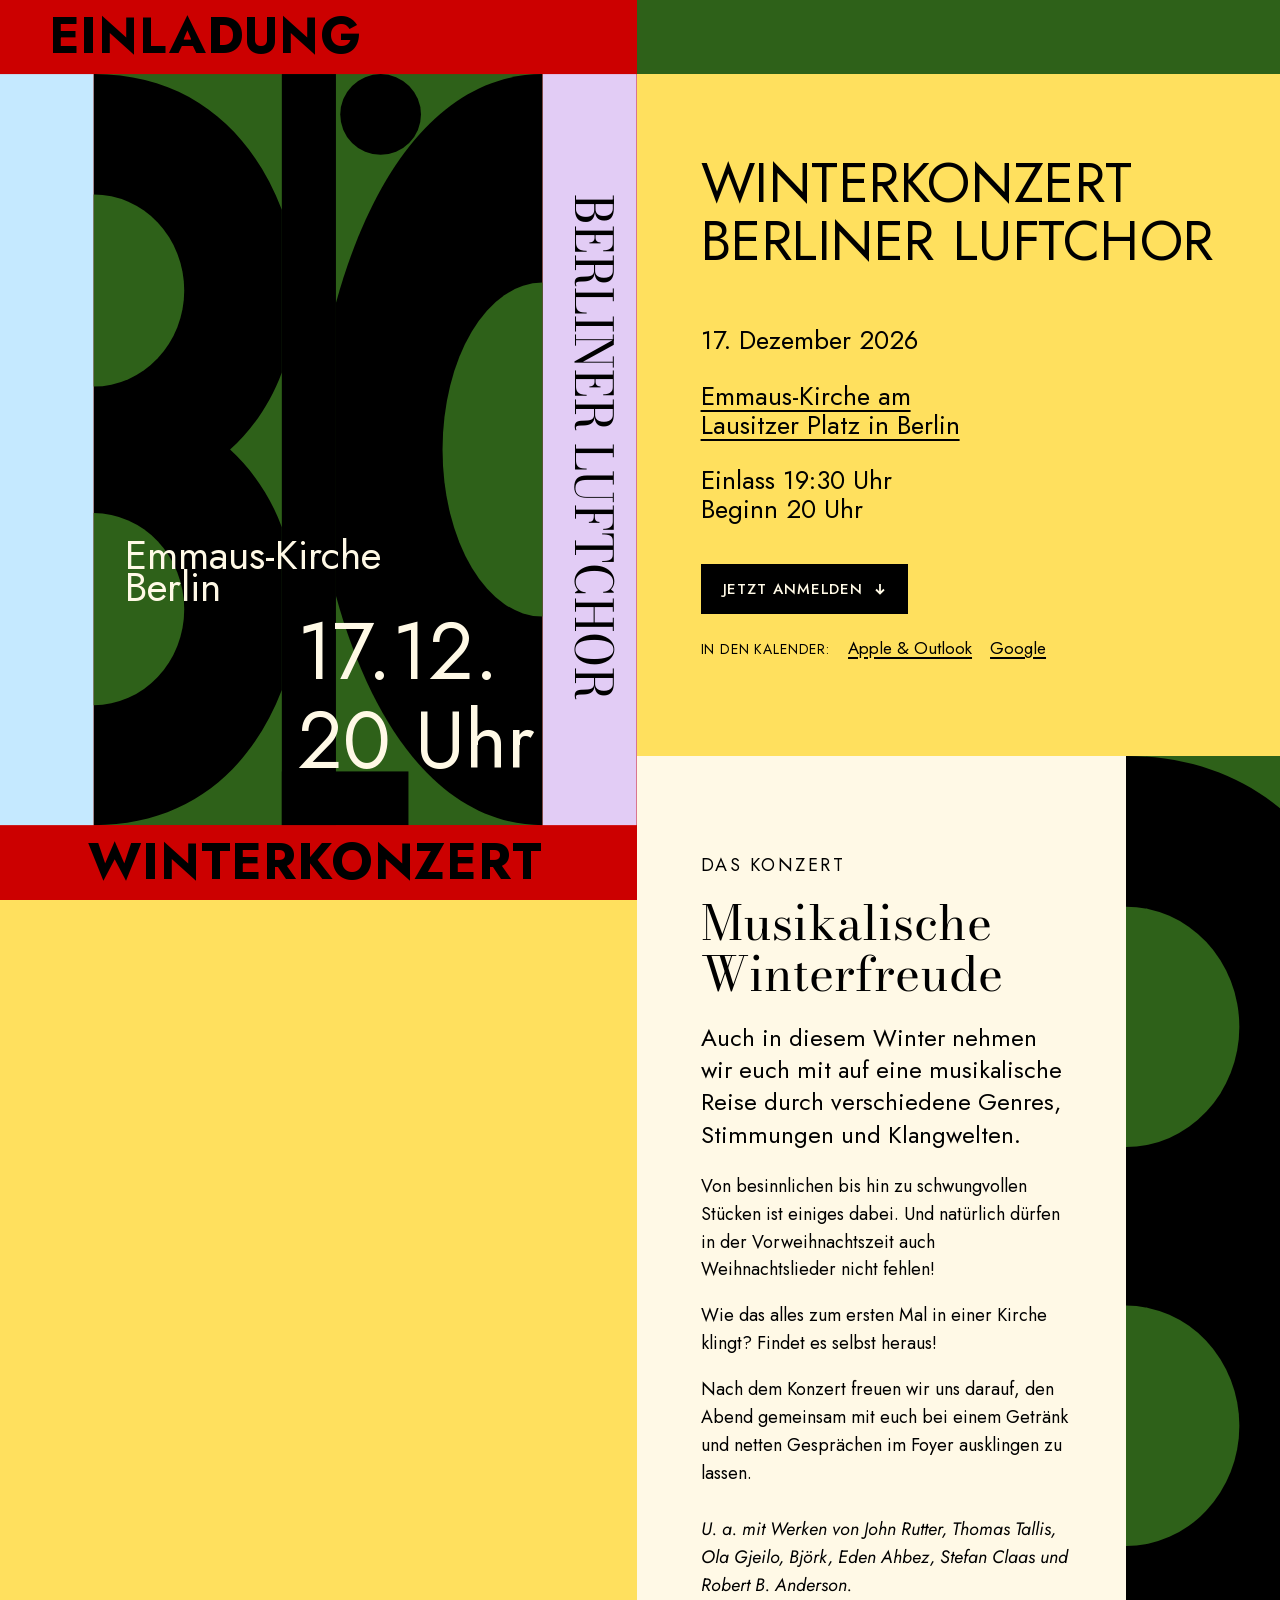
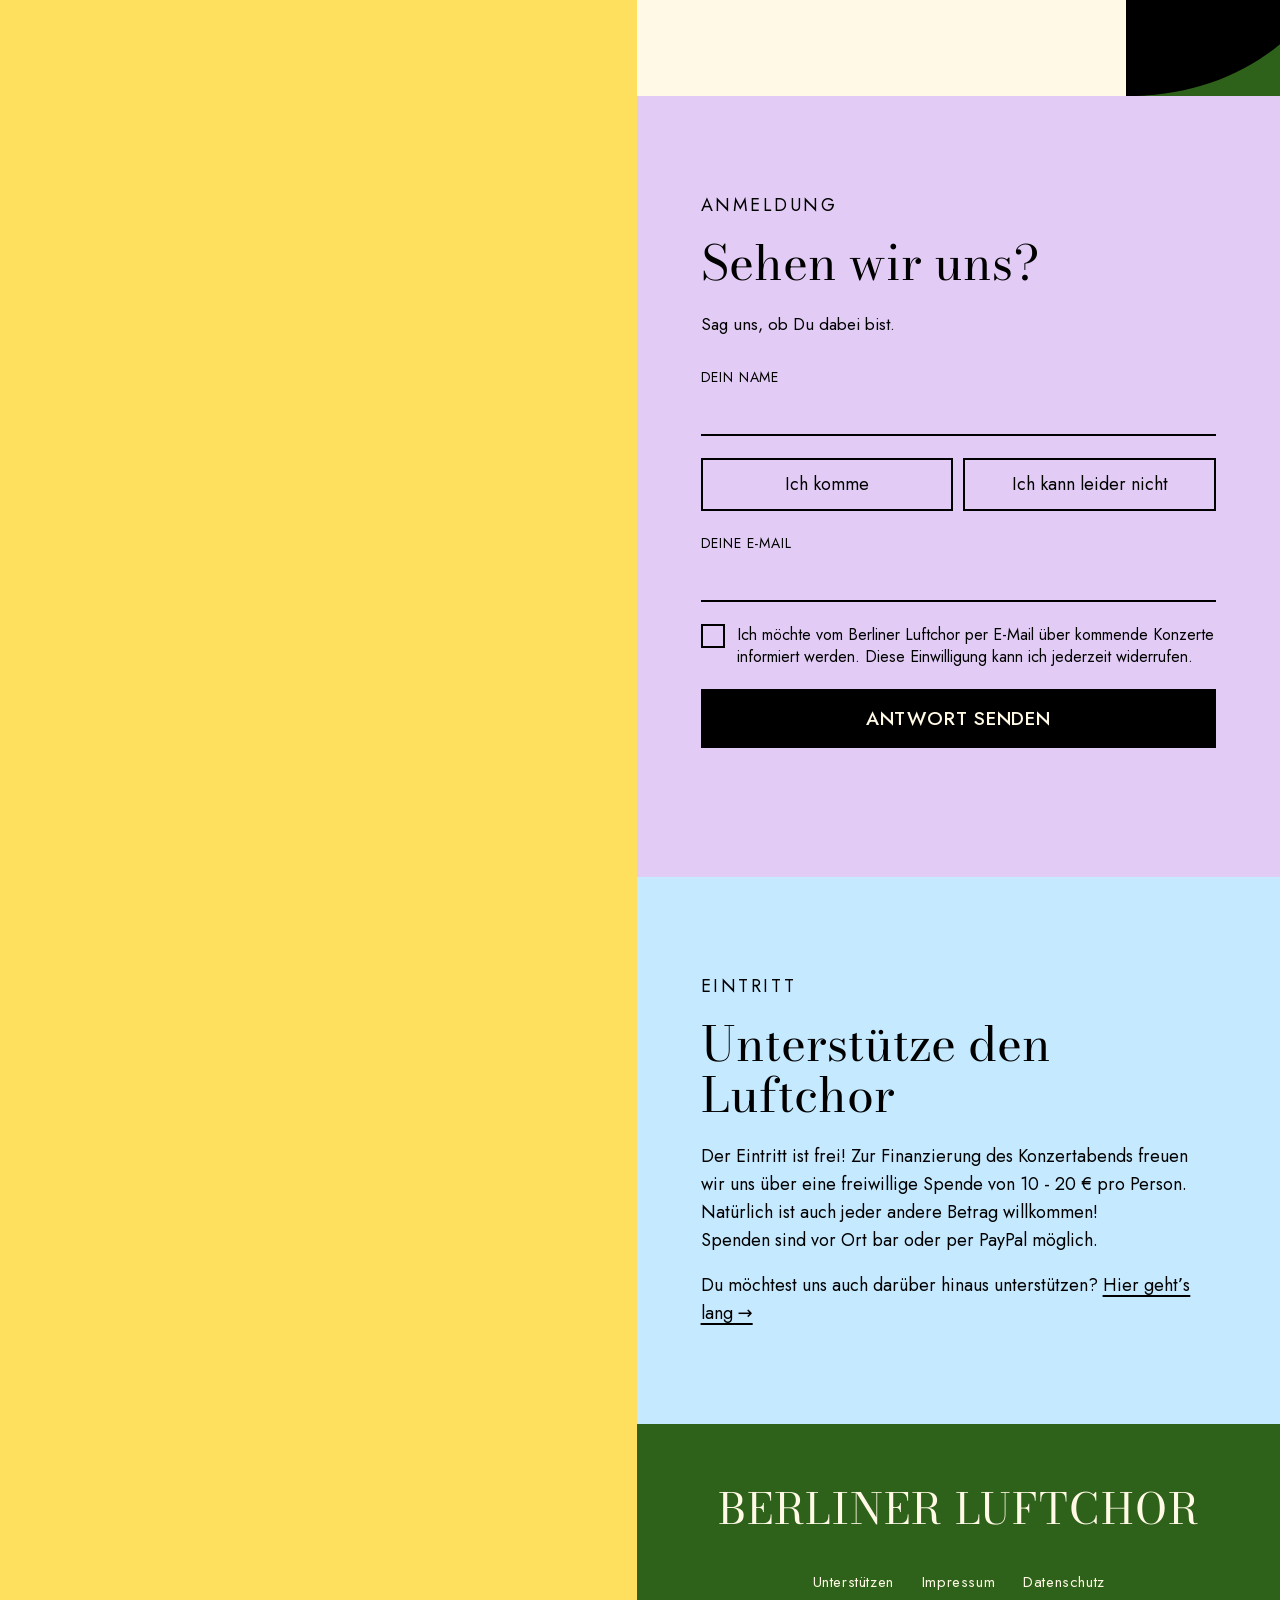
==== commit 085e8f49: "Programm: Komponisten ergänzt" ====
--- a/index.html
+++ b/index.html
@@ -8,10 +8,10 @@
 <meta property="og:url" content="https://berliner-luftchor.de/">
 <meta property="og:title" content="Berliner Luftchor – Winterkonzert">
 <meta property="og:site_name" content="Berliner Luftchor">
-<meta property="og:image" content="https://berliner-luftchor.de/logo.png">
+<meta property="og:image" content="https://berliner-luftchor.de/og-image.png">
 <meta property="og:image:type" content="image/png">
-<meta property="og:image:width" content="600">
-<meta property="og:image:height" content="600">
+<meta property="og:image:width" content="1200">
+<meta property="og:image:height" content="1200">
 <meta property="og:image:alt" content="Logo Berliner Luftchor">
 <meta name="twitter:card" content="summary">
 <link rel="icon" type="image/png" href="logo.png">
@@ -126,6 +126,7 @@
   .band h2{font-family:'Bodoni Text',var(--serif);font-weight:400;text-transform:none;font-size:clamp(34px,5.2vw,48px);line-height:1.06;letter-spacing:0;margin-bottom:22px}
   .band p{font-size:clamp(16px,1.9vw,18px);line-height:1.55;max-width:var(--measure);margin-bottom:1em}
   .band p:last-child{margin-bottom:0}
+  .band p.works{font-style:italic;margin-top:1.6em}
   .band p.lead{font-size:clamp(20px,2.5vw,24px);line-height:1.35;margin-bottom:.9em}
   .band .more{font-size:clamp(16px,1.9vw,18px);margin:0}
   .rsvp{border-top:0;scroll-margin-top:0}
@@ -231,6 +232,7 @@
         <p>Von besinnlichen bis hin zu schwungvollen Stücken ist einiges dabei. Und natürlich dürfen in der Vorweihnachtszeit auch Weihnachtslieder nicht fehlen!</p>
         <p>Wie das alles zum ersten Mal in einer Kirche klingt? Findet es selbst heraus!</p>
         <p>Nach dem Konzert freuen wir uns darauf, den Abend gemeinsam mit euch bei einem Getränk und netten Gesprächen im Foyer ausklingen zu lassen.</p>
+        <p class="works">U.&nbsp;a. mit Werken von John Rutter, Thomas Tallis, Ola Gjeilo, Björk, Eden Ahbez, Stefan Claas und Robert B. Anderson.</p>
       </div>
       <div class="art" aria-hidden="true"><svg class="art-h" viewBox="0 360 1145 440" preserveAspectRatio="xMidYMid slice"><use href="#blc"/></svg><svg class="art-v" viewBox="0 0 480 1916" preserveAspectRatio="xMinYMid slice"><use href="#blc"/></svg></div>
     </section>
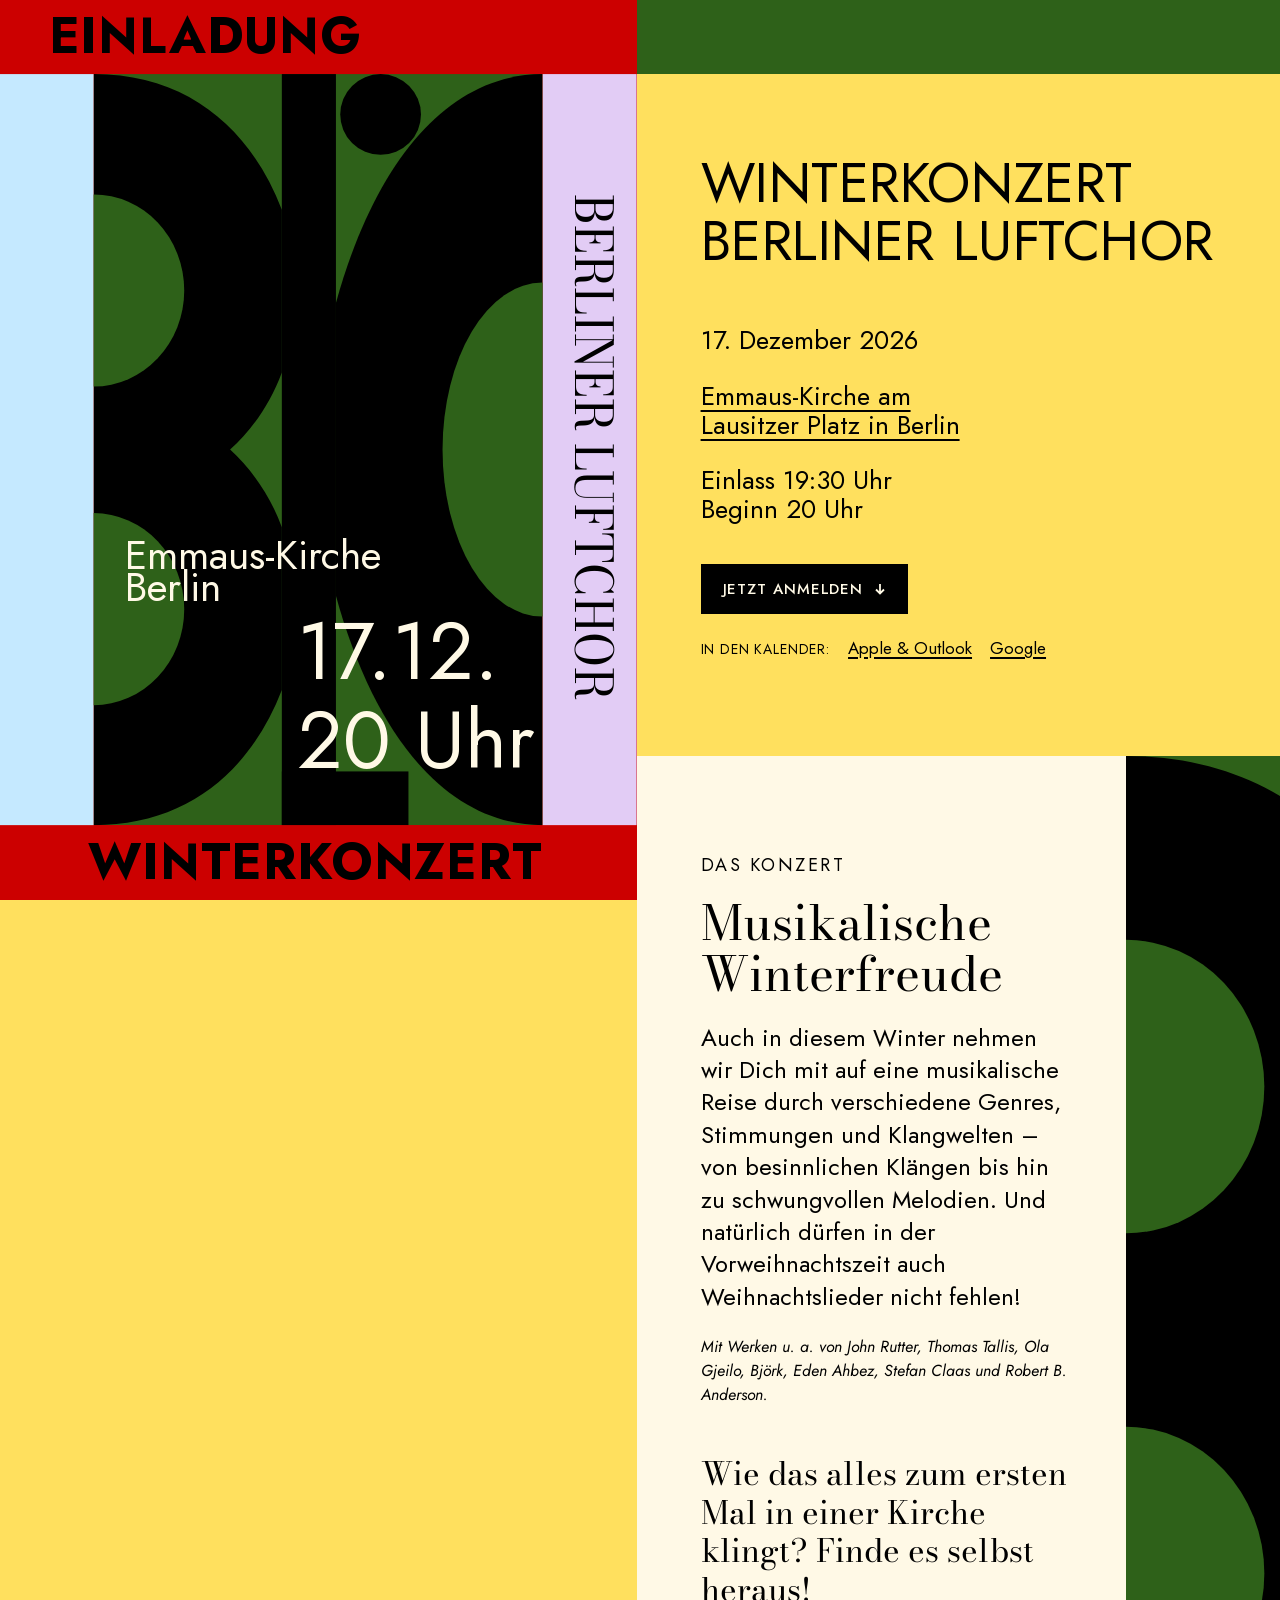
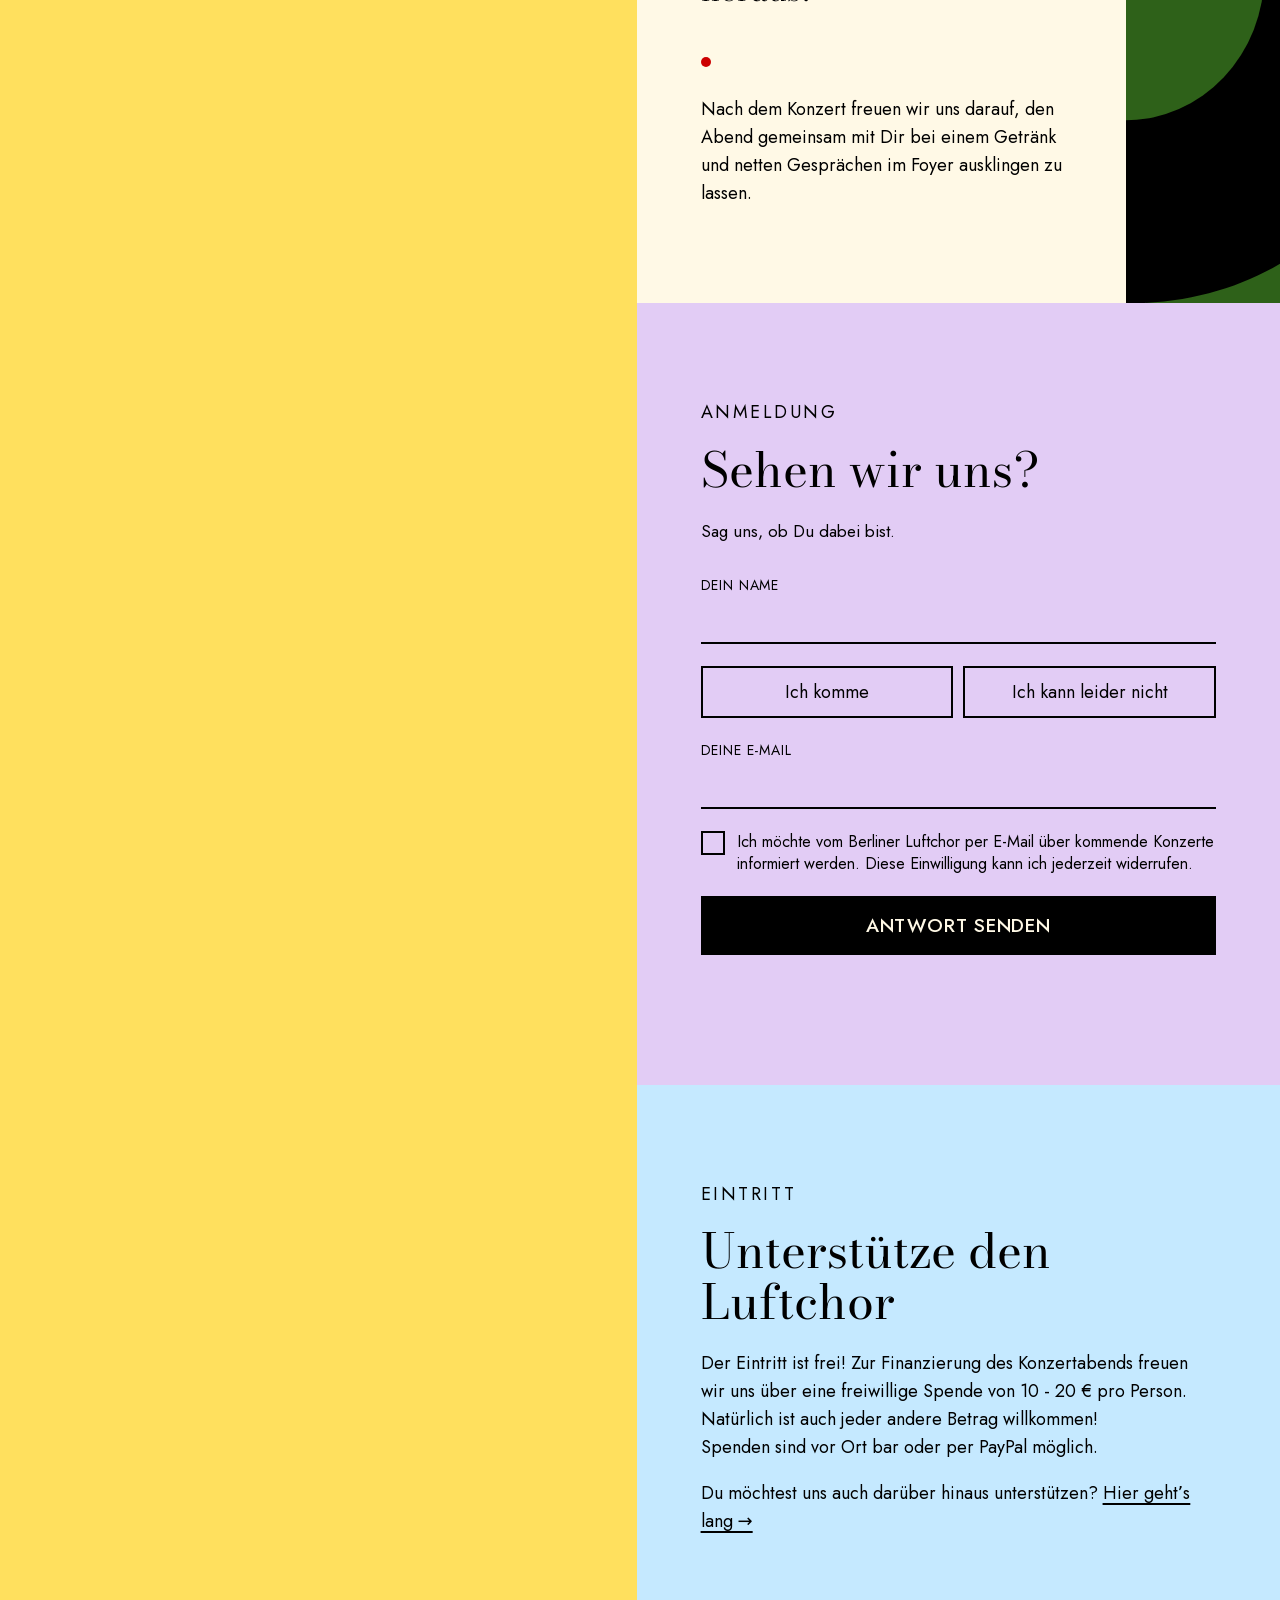
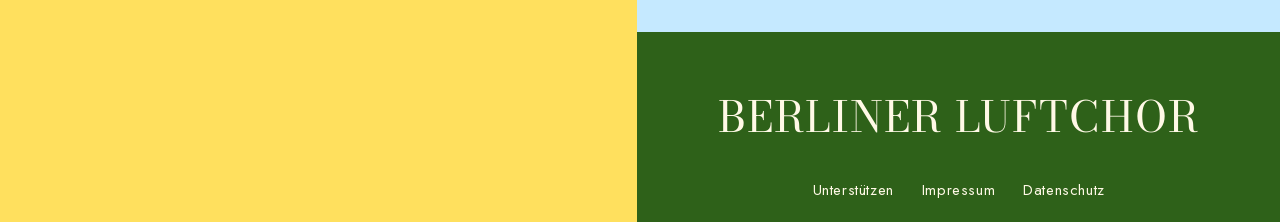
==== commit 948acb64: "Programmtext neu gegliedert" ====
--- a/index.html
+++ b/index.html
@@ -126,7 +126,9 @@
   .band h2{font-family:'Bodoni Text',var(--serif);font-weight:400;text-transform:none;font-size:clamp(34px,5.2vw,48px);line-height:1.06;letter-spacing:0;margin-bottom:22px}
   .band p{font-size:clamp(16px,1.9vw,18px);line-height:1.55;max-width:var(--measure);margin-bottom:1em}
   .band p:last-child{margin-bottom:0}
-  .band p.works{font-style:italic;margin-top:1.6em}
+  .band p.works{font-style:italic;font-size:clamp(14px,1.6vw,16px);line-height:1.5;margin-top:1.4em}
+  .band p.pull{font-family:'Bodoni Text',var(--serif);font-size:clamp(24px,3.4vw,32px);line-height:1.2;margin:1.5em 0}
+  .band p.after::before{content:"";display:block;width:10px;height:10px;border-radius:50%;background:var(--red);margin-bottom:1.6em}
   .band p.lead{font-size:clamp(20px,2.5vw,24px);line-height:1.35;margin-bottom:.9em}
   .band .more{font-size:clamp(16px,1.9vw,18px);margin:0}
   .rsvp{border-top:0;scroll-margin-top:0}
@@ -228,11 +230,10 @@
       <div class="band-in">
         <p class="kicker">Das Konzert</p>
         <h2 id="program-h">Musikalische Winterfreude</h2>
-        <p class="lead">Auch in diesem Winter nehmen wir euch mit auf eine musikalische Reise durch verschiedene Genres, Stimmungen und Klangwelten.</p>
-        <p>Von besinnlichen bis hin zu schwungvollen Stücken ist einiges dabei. Und natürlich dürfen in der Vorweihnachtszeit auch Weihnachtslieder nicht fehlen!</p>
-        <p>Wie das alles zum ersten Mal in einer Kirche klingt? Findet es selbst heraus!</p>
-        <p>Nach dem Konzert freuen wir uns darauf, den Abend gemeinsam mit euch bei einem Getränk und netten Gesprächen im Foyer ausklingen zu lassen.</p>
-        <p class="works">U.&nbsp;a. mit Werken von John Rutter, Thomas Tallis, Ola Gjeilo, Björk, Eden Ahbez, Stefan Claas und Robert B. Anderson.</p>
+        <p class="lead">Auch in diesem Winter nehmen wir Dich mit auf eine musikalische Reise durch verschiedene Genres, Stimmungen und Klangwelten – von besinnlichen Klängen bis hin zu schwungvollen Melodien. Und natürlich dürfen in der Vorweihnachtszeit auch Weihnachtslieder nicht fehlen!</p>
+        <p class="works">Mit Werken u.&nbsp;a. von John Rutter, Thomas Tallis, Ola Gjeilo, Björk, Eden Ahbez, Stefan Claas und Robert B. Anderson.</p>
+        <p class="pull">Wie das alles zum ersten Mal in einer Kirche klingt? Finde es selbst heraus!</p>
+        <p class="after">Nach dem Konzert freuen wir uns darauf, den Abend gemeinsam mit Dir bei einem Getränk und netten Gesprächen im Foyer ausklingen zu lassen.</p>
       </div>
       <div class="art" aria-hidden="true"><svg class="art-h" viewBox="0 360 1145 440" preserveAspectRatio="xMidYMid slice"><use href="#blc"/></svg><svg class="art-v" viewBox="0 0 480 1916" preserveAspectRatio="xMinYMid slice"><use href="#blc"/></svg></div>
     </section>
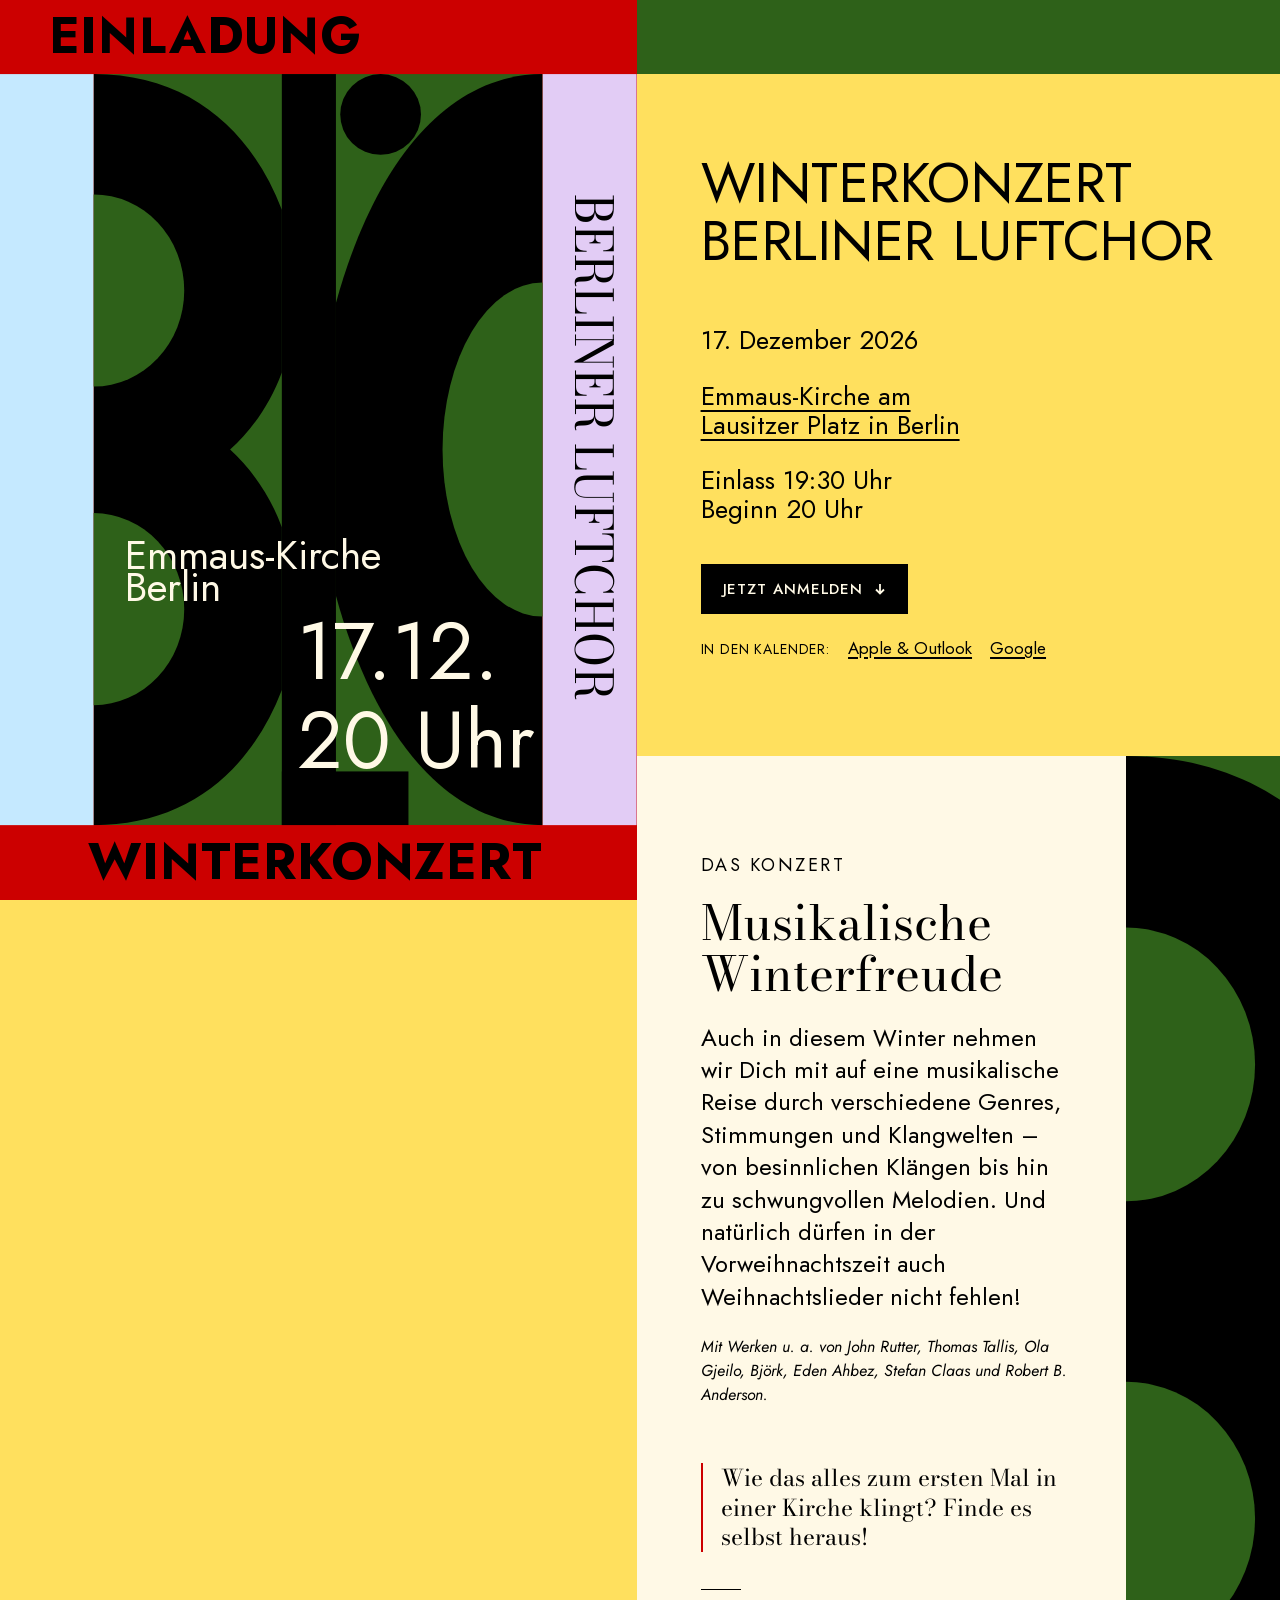
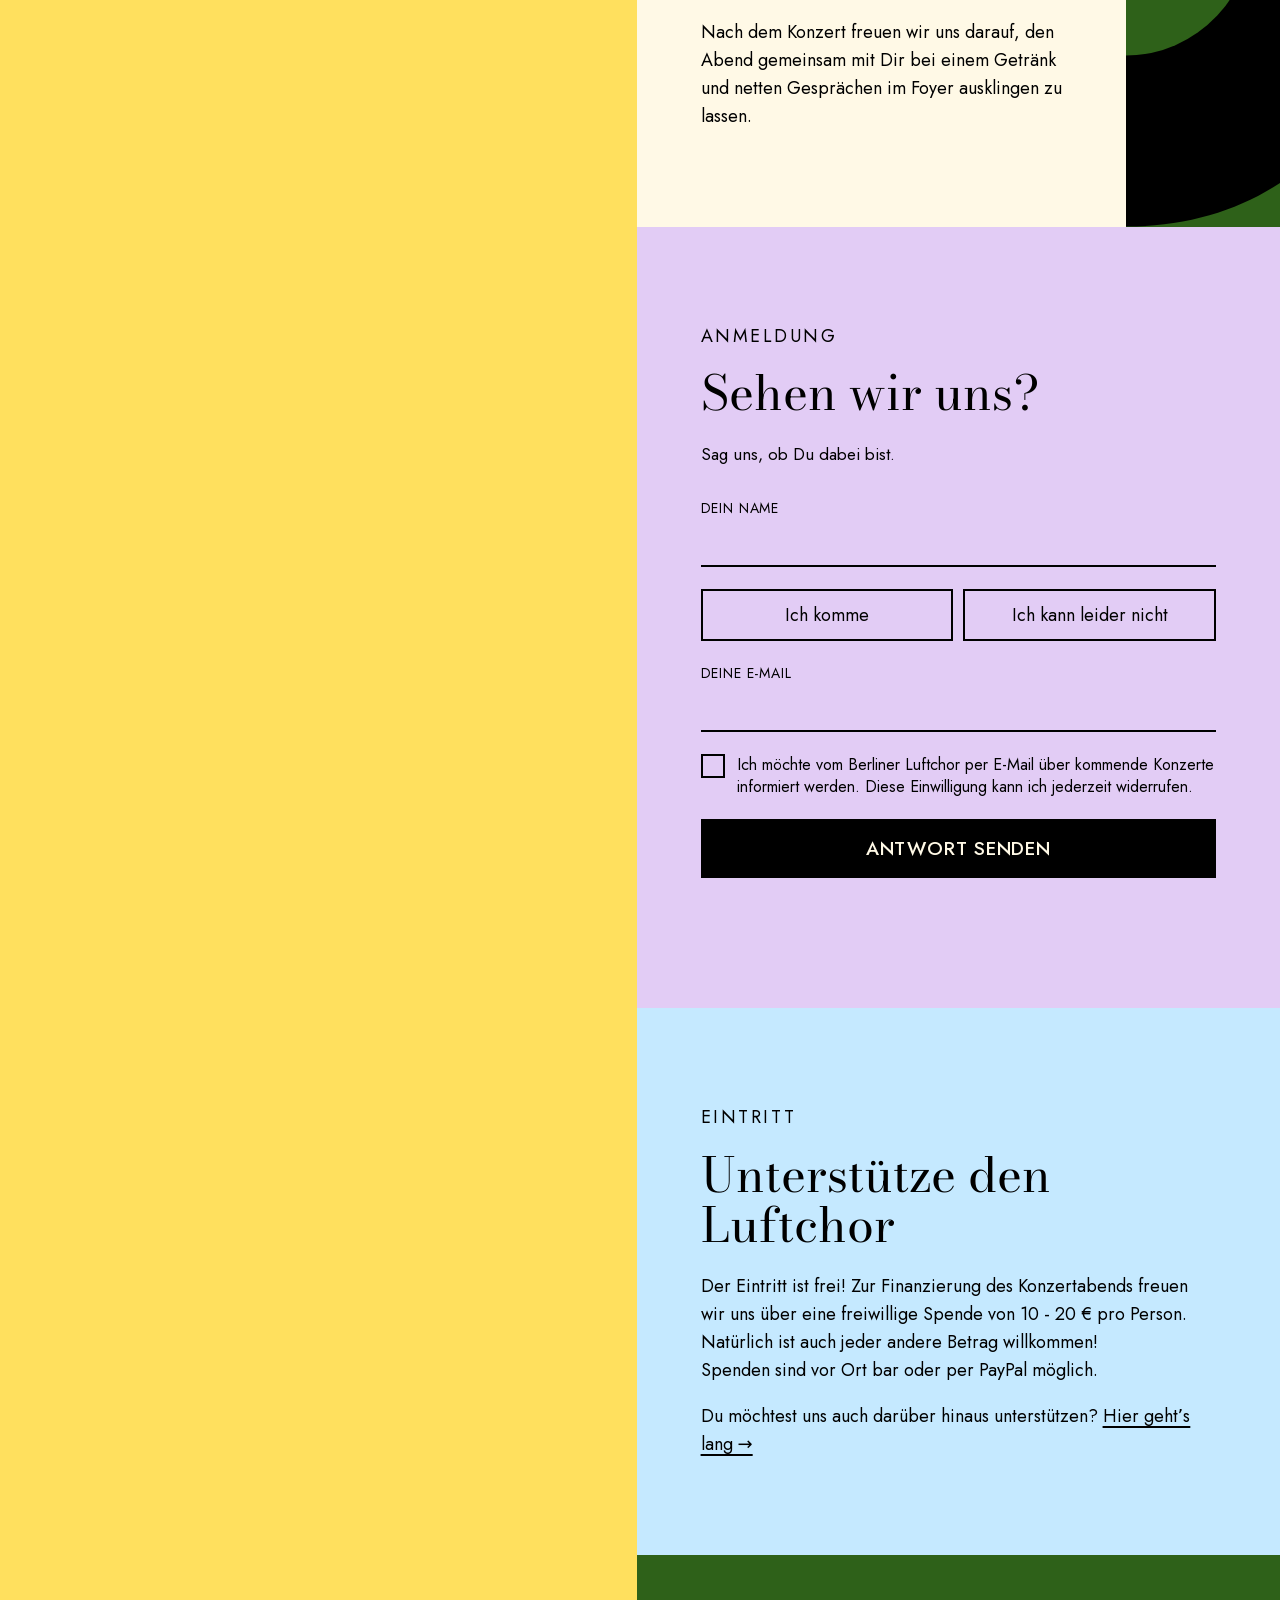
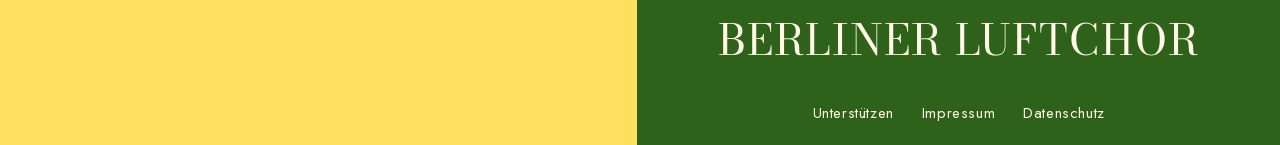
==== commit ba1c48cb: "Hervorhebung im Programm dezenter" ====
--- a/index.html
+++ b/index.html
@@ -127,8 +127,8 @@
   .band p{font-size:clamp(16px,1.9vw,18px);line-height:1.55;max-width:var(--measure);margin-bottom:1em}
   .band p:last-child{margin-bottom:0}
   .band p.works{font-style:italic;font-size:clamp(14px,1.6vw,16px);line-height:1.5;margin-top:1.4em}
-  .band p.pull{font-family:'Bodoni Text',var(--serif);font-size:clamp(24px,3.4vw,32px);line-height:1.2;margin:1.5em 0}
-  .band p.after::before{content:"";display:block;width:10px;height:10px;border-radius:50%;background:var(--red);margin-bottom:1.6em}
+  .band p.pull{font-family:'Bodoni Text',var(--serif);font-size:clamp(19px,2.4vw,23px);line-height:1.3;border-left:2px solid var(--red);padding-left:18px;margin:2.4em 0 1.6em}
+  .band p.after::before{content:"";display:block;width:40px;height:1px;background:var(--black);margin-bottom:1.6em}
   .band p.lead{font-size:clamp(20px,2.5vw,24px);line-height:1.35;margin-bottom:.9em}
   .band .more{font-size:clamp(16px,1.9vw,18px);margin:0}
   .rsvp{border-top:0;scroll-margin-top:0}
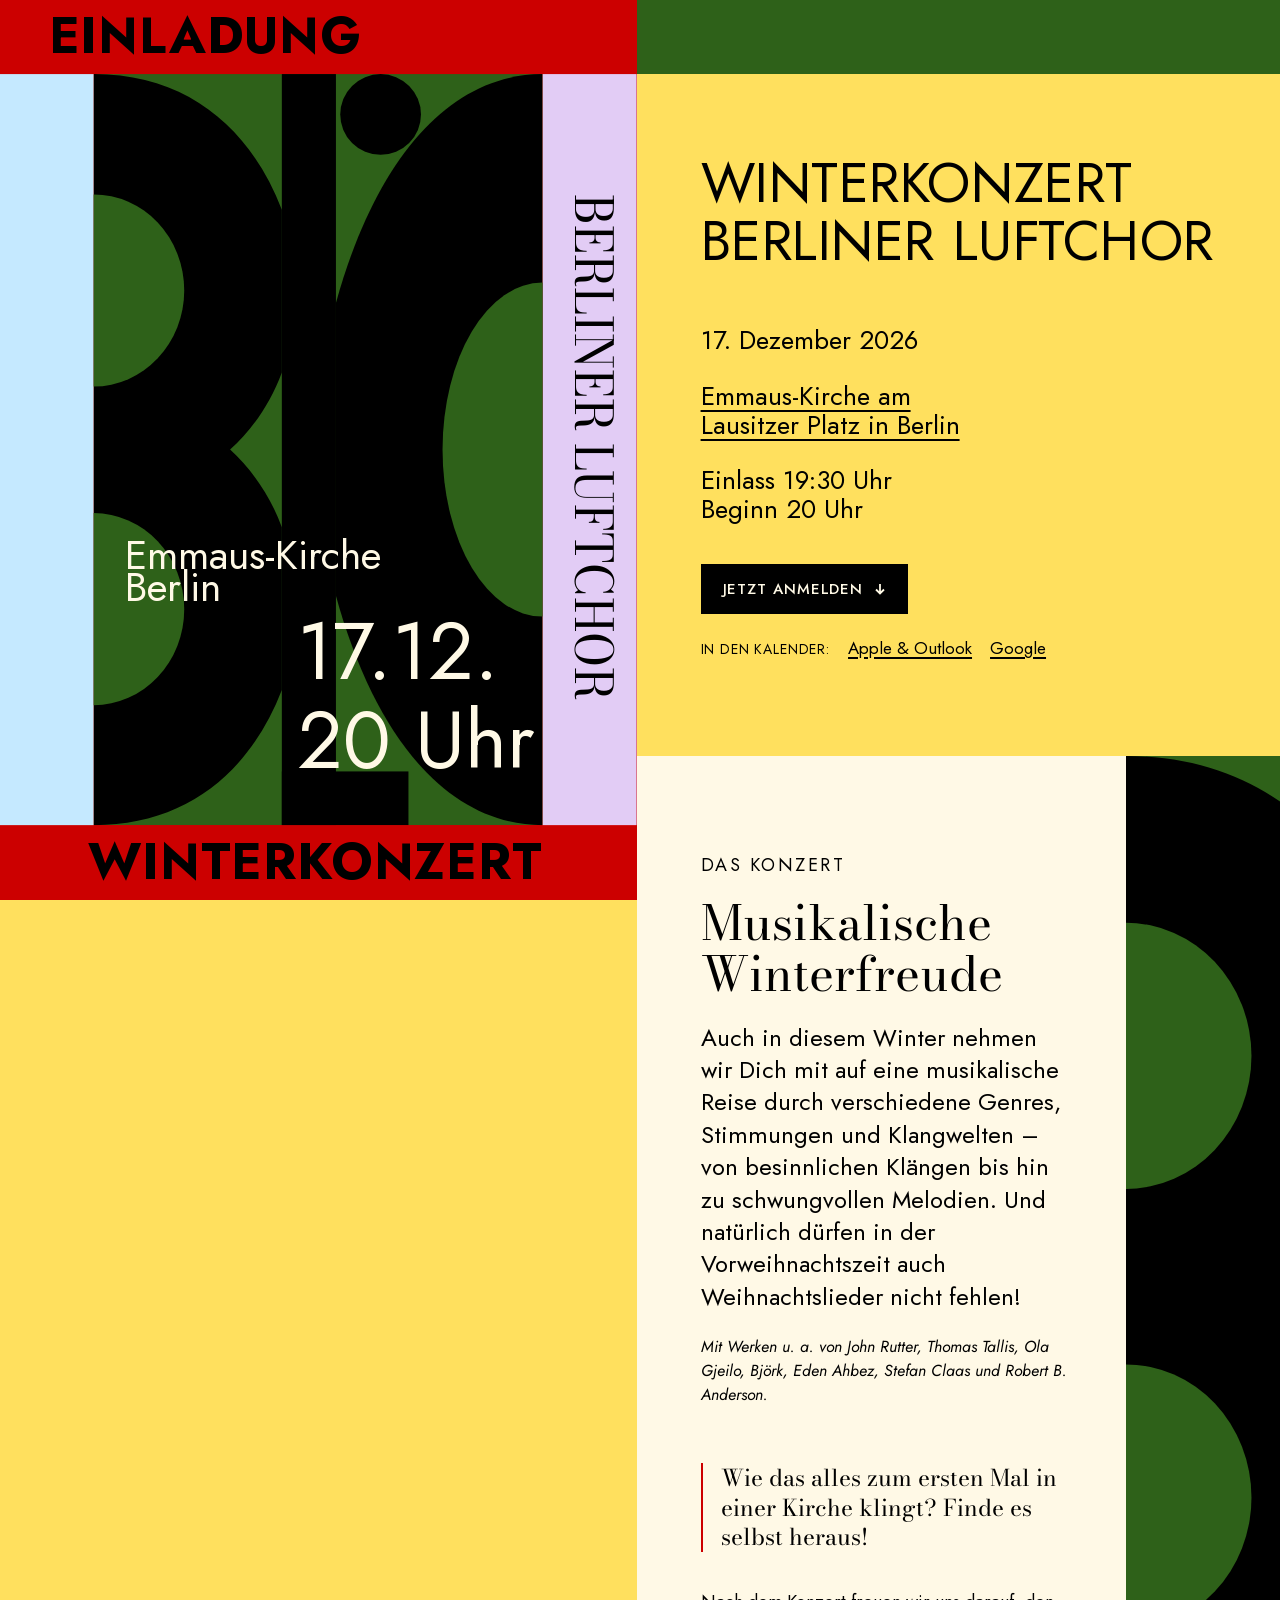
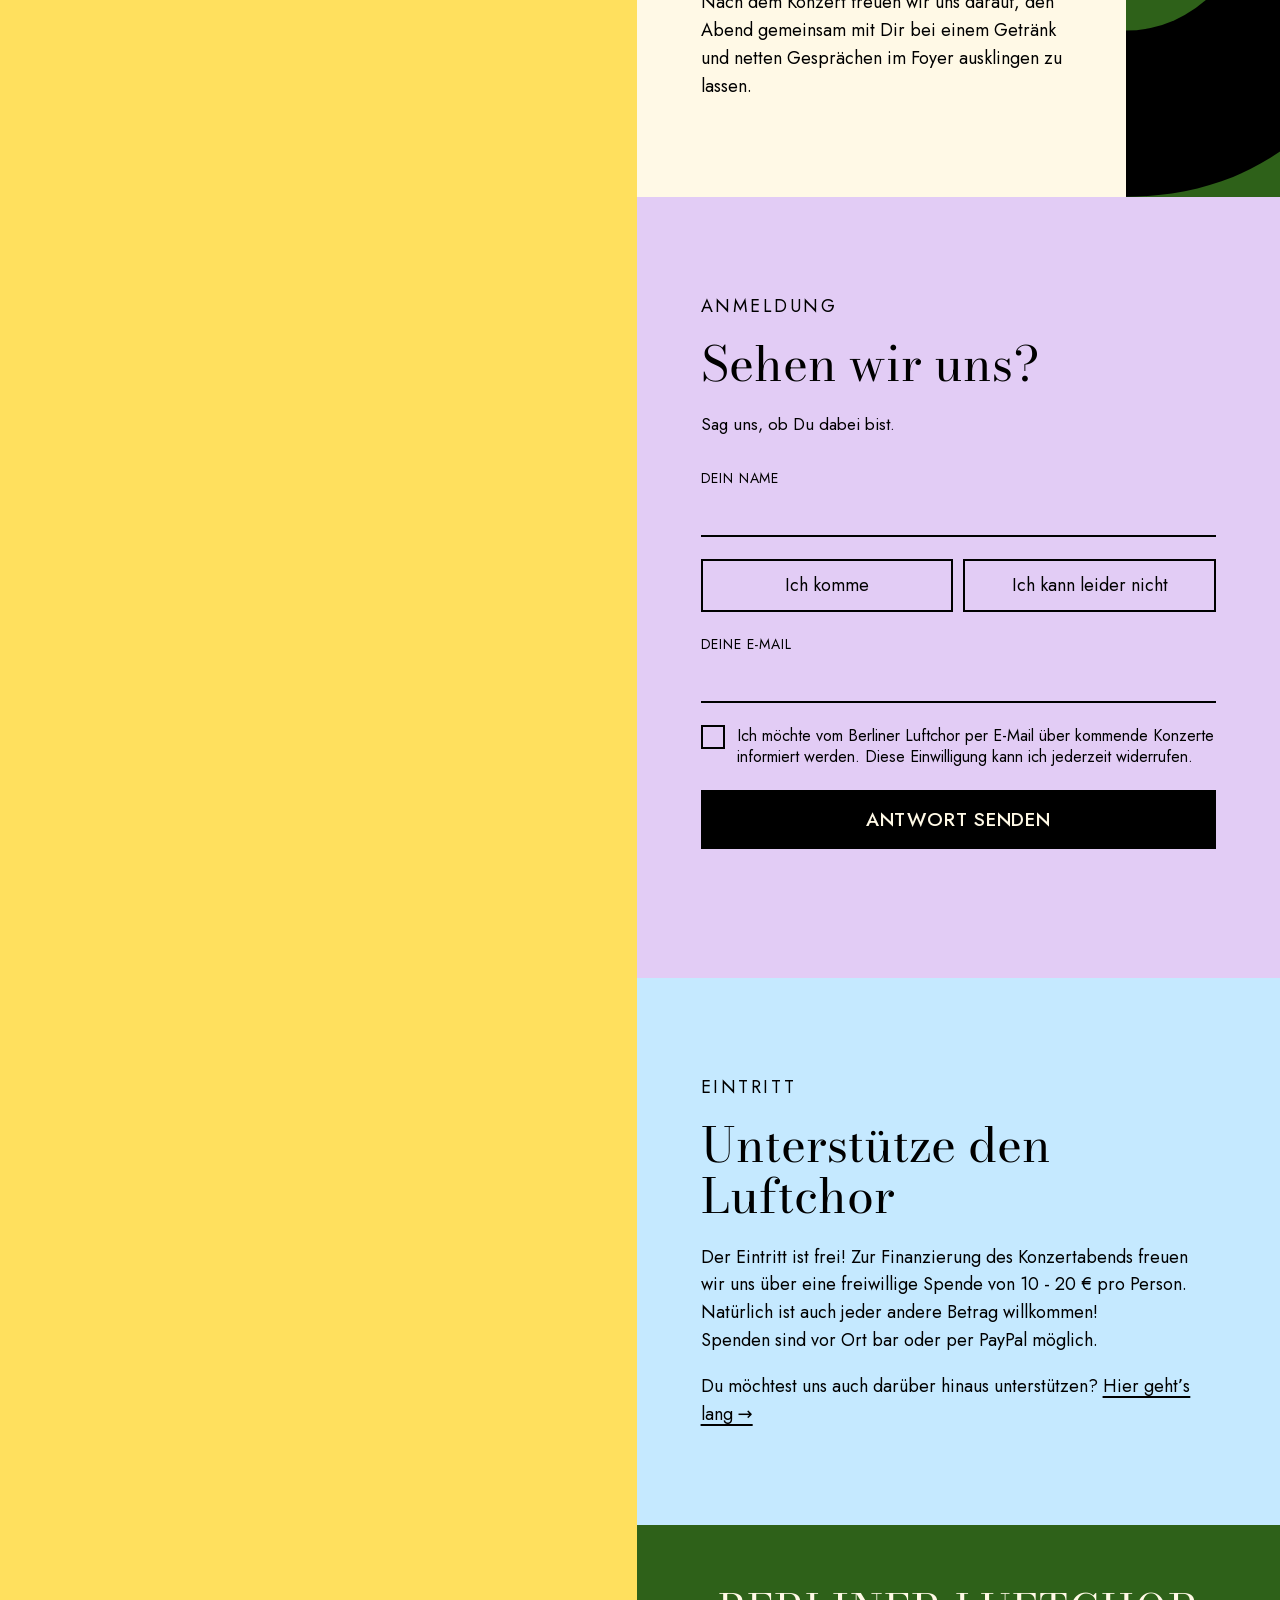
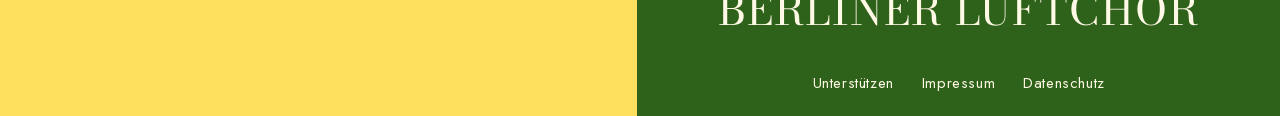
==== commit 40ee65a8: "Strich vor Foyer-Absatz entfernt" ====
--- a/index.html
+++ b/index.html
@@ -128,7 +128,6 @@
   .band p:last-child{margin-bottom:0}
   .band p.works{font-style:italic;font-size:clamp(14px,1.6vw,16px);line-height:1.5;margin-top:1.4em}
   .band p.pull{font-family:'Bodoni Text',var(--serif);font-size:clamp(19px,2.4vw,23px);line-height:1.3;border-left:2px solid var(--red);padding-left:18px;margin:2.4em 0 1.6em}
-  .band p.after::before{content:"";display:block;width:40px;height:1px;background:var(--black);margin-bottom:1.6em}
   .band p.lead{font-size:clamp(20px,2.5vw,24px);line-height:1.35;margin-bottom:.9em}
   .band .more{font-size:clamp(16px,1.9vw,18px);margin:0}
   .rsvp{border-top:0;scroll-margin-top:0}
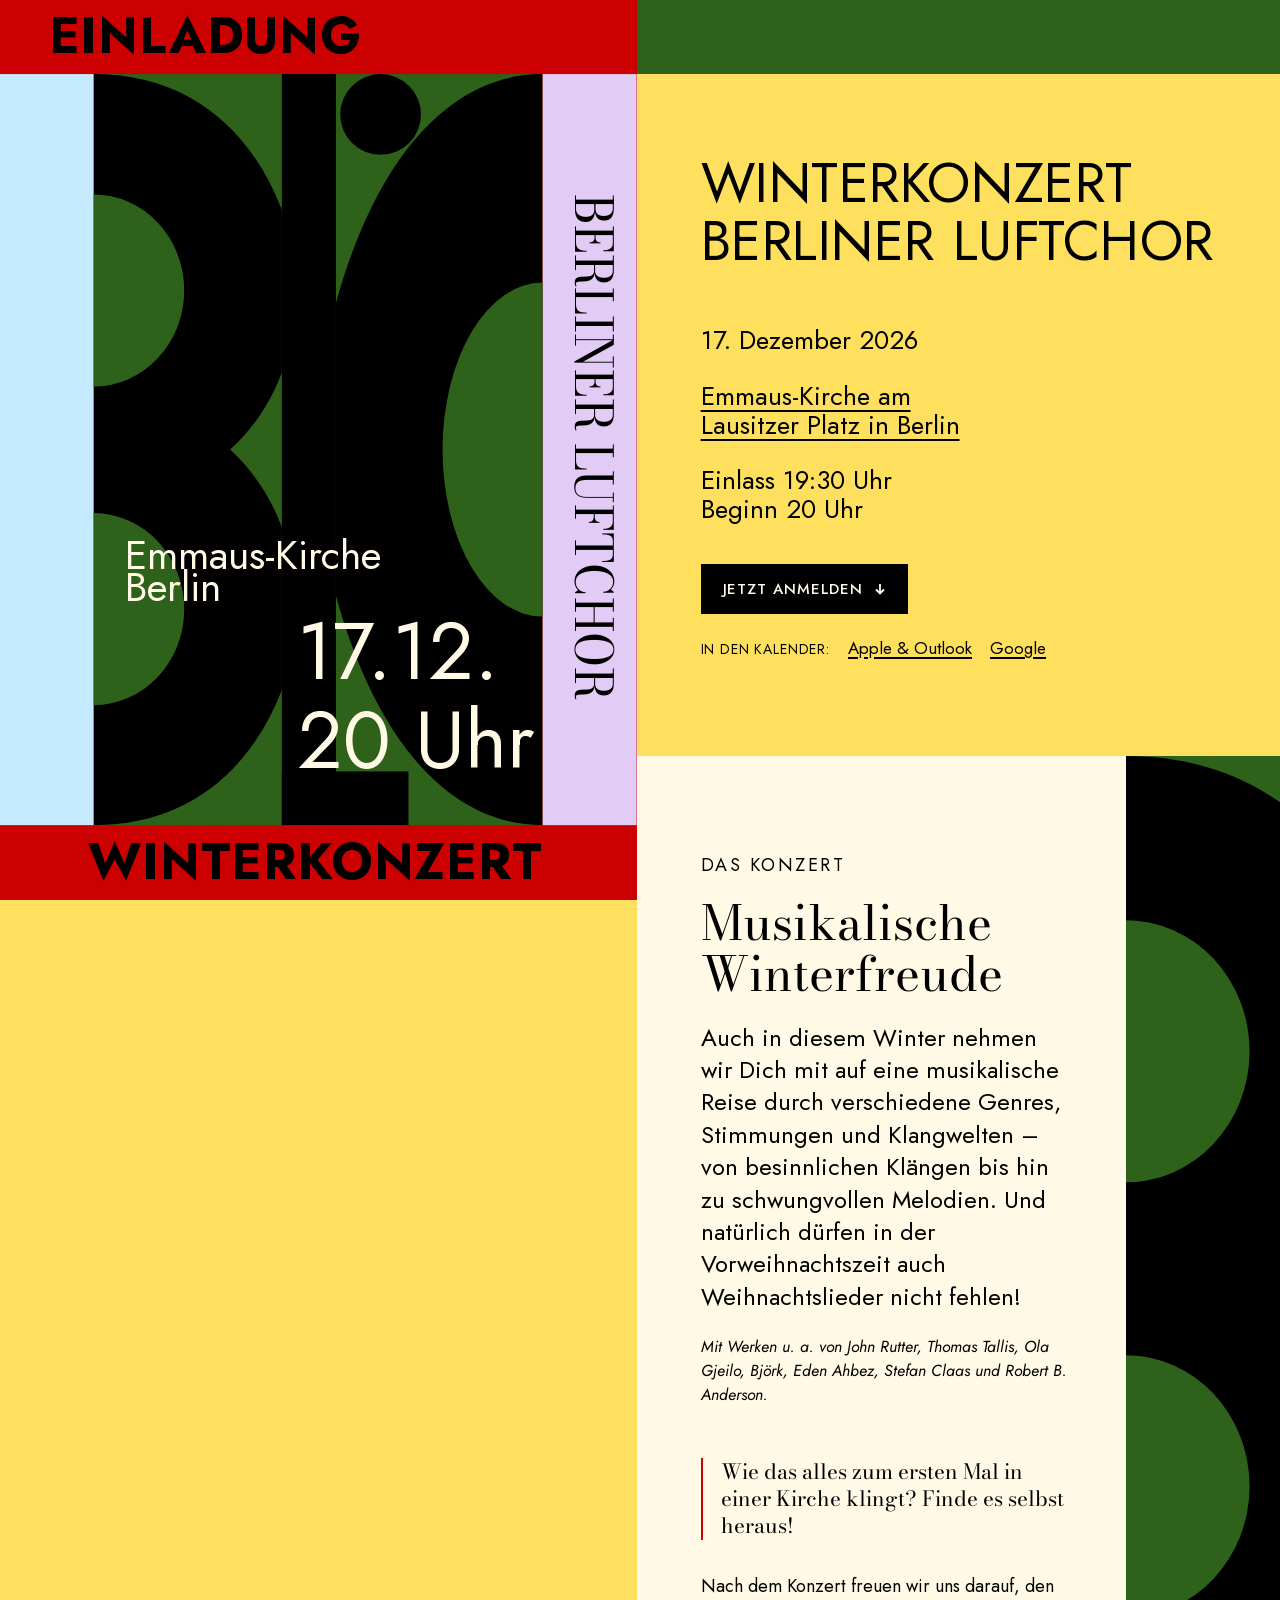
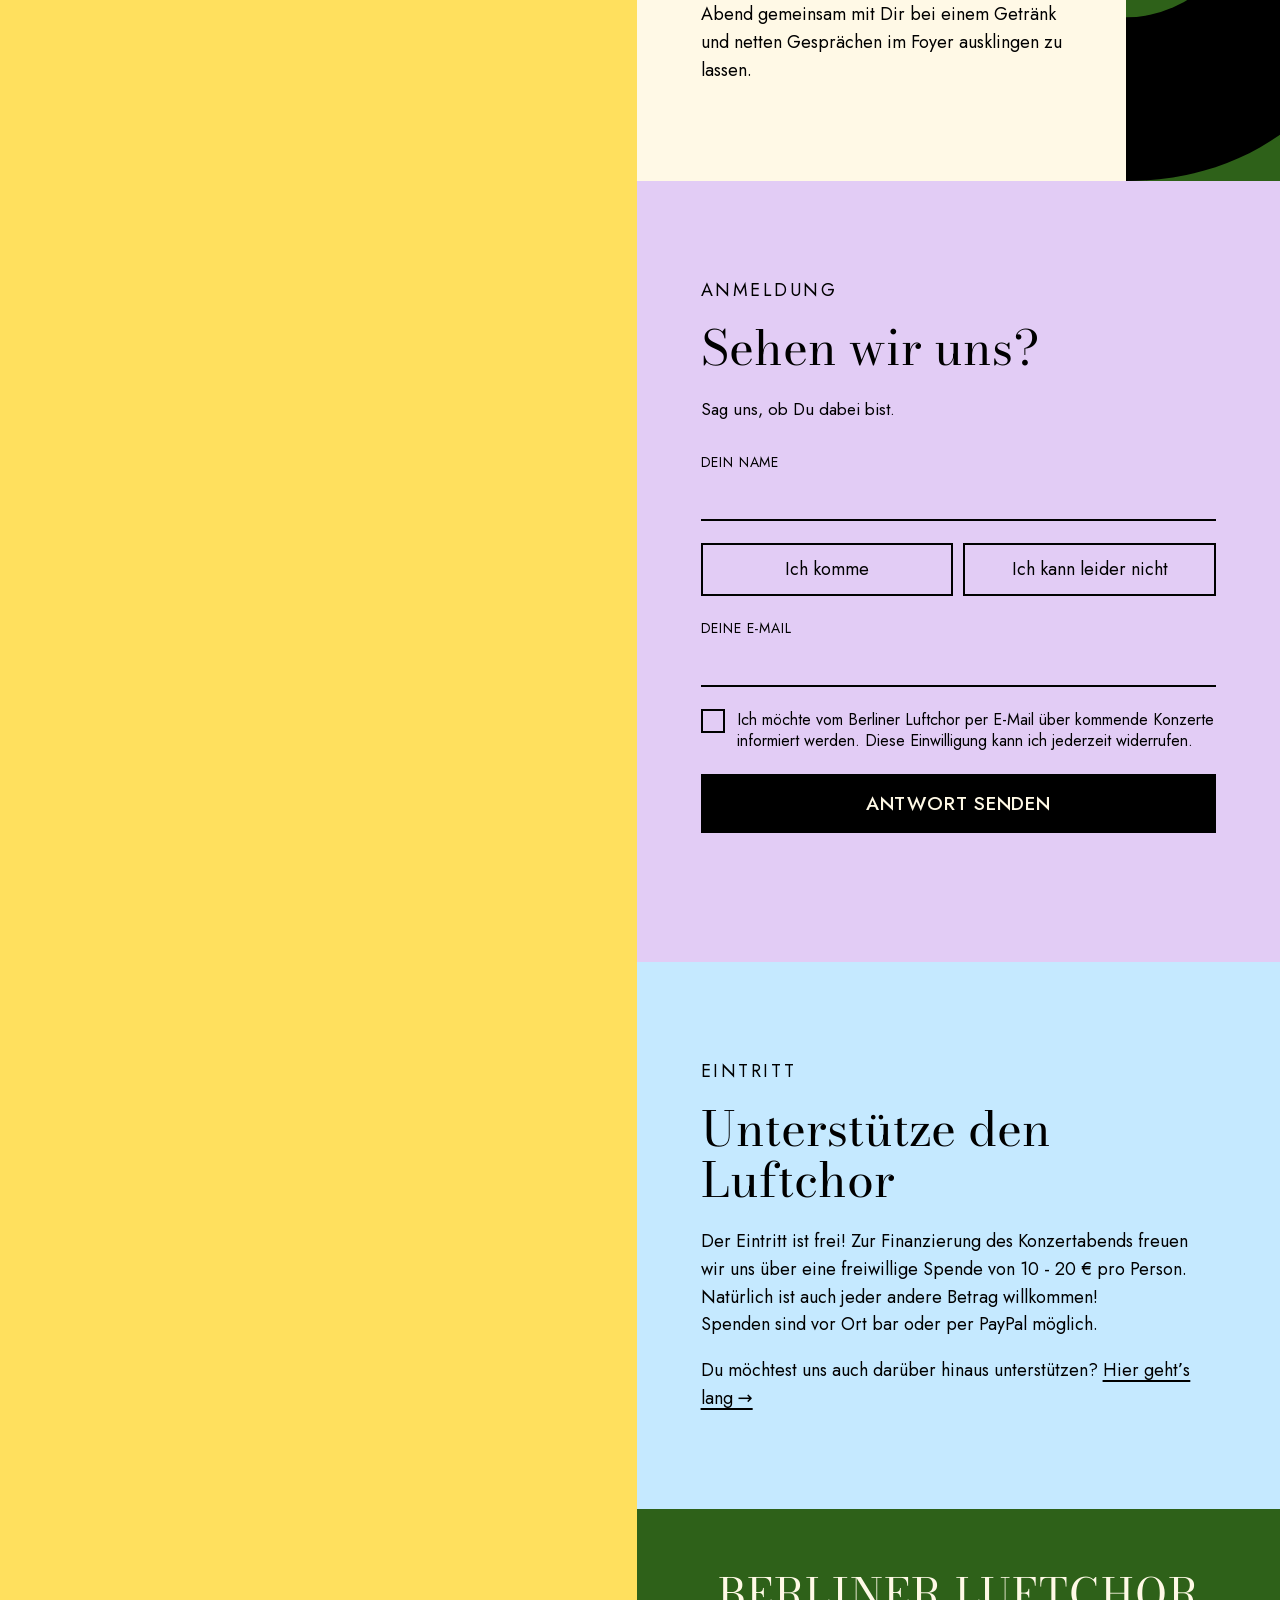
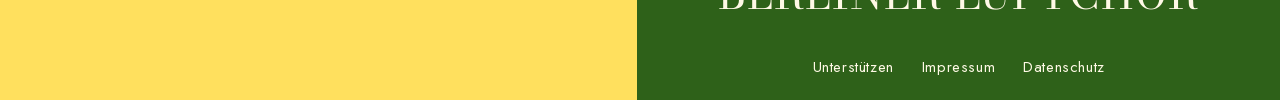
==== commit 5fb7bb14: "Hervorgehobener Satz etwas kleiner" ====
--- a/index.html
+++ b/index.html
@@ -127,7 +127,7 @@
   .band p{font-size:clamp(16px,1.9vw,18px);line-height:1.55;max-width:var(--measure);margin-bottom:1em}
   .band p:last-child{margin-bottom:0}
   .band p.works{font-style:italic;font-size:clamp(14px,1.6vw,16px);line-height:1.5;margin-top:1.4em}
-  .band p.pull{font-family:'Bodoni Text',var(--serif);font-size:clamp(19px,2.4vw,23px);line-height:1.3;border-left:2px solid var(--red);padding-left:18px;margin:2.4em 0 1.6em}
+  .band p.pull{font-family:'Bodoni Text',var(--serif);font-size:clamp(18px,2.1vw,21px);line-height:1.3;border-left:2px solid var(--red);padding-left:18px;margin:2.4em 0 1.6em}
   .band p.lead{font-size:clamp(20px,2.5vw,24px);line-height:1.35;margin-bottom:.9em}
   .band .more{font-size:clamp(16px,1.9vw,18px);margin:0}
   .rsvp{border-top:0;scroll-margin-top:0}
